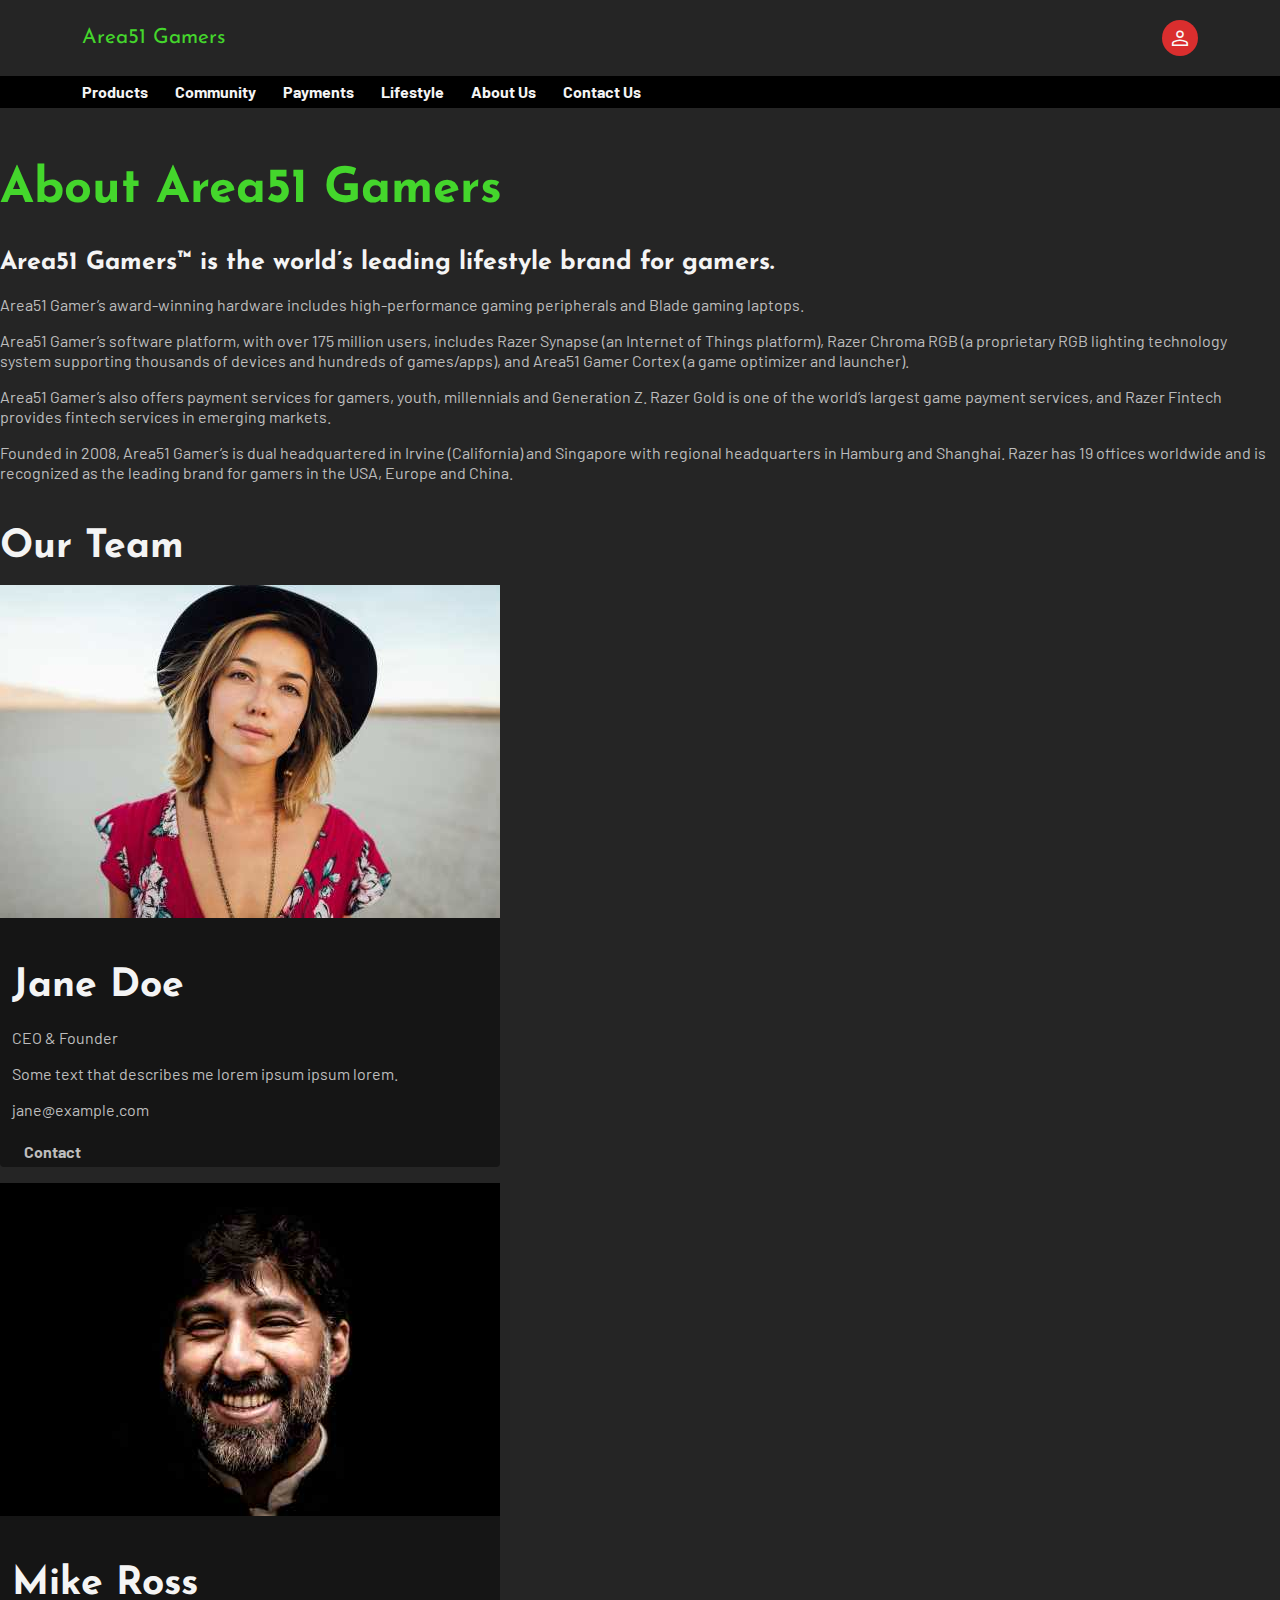
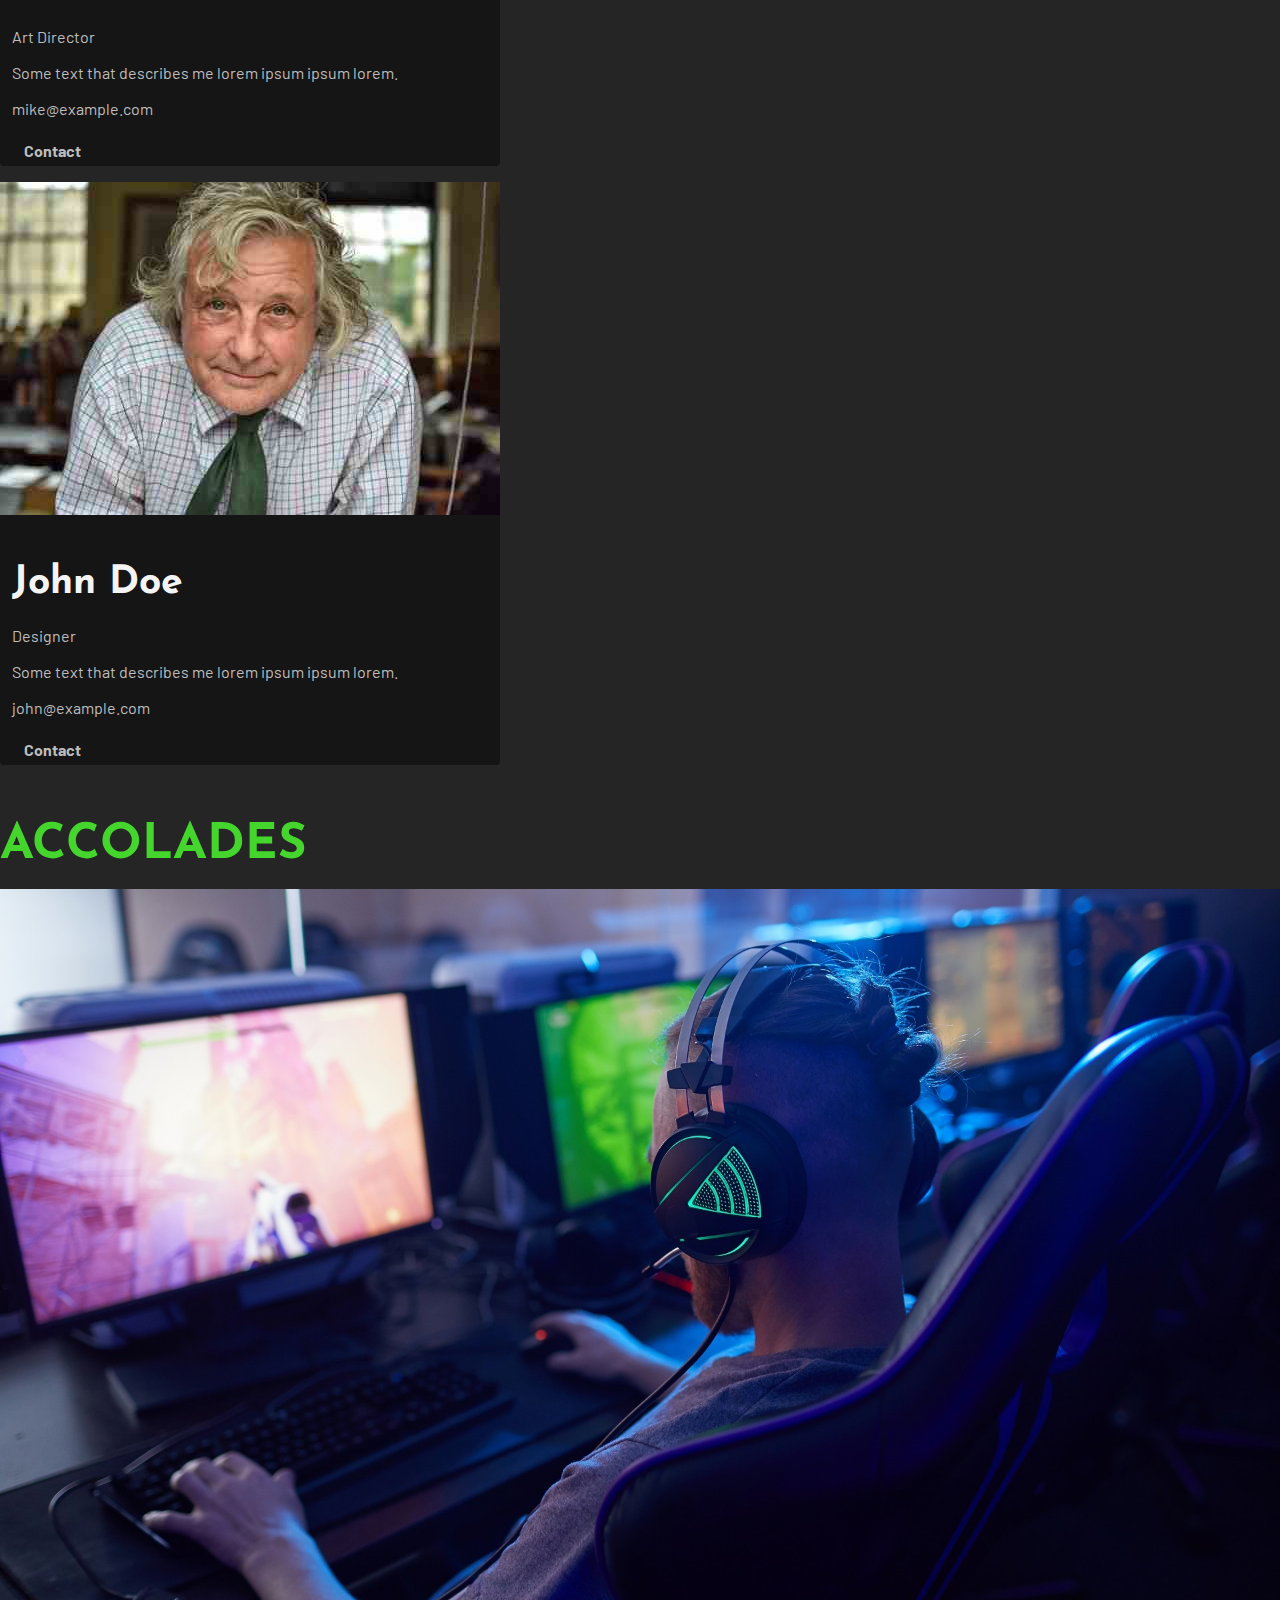
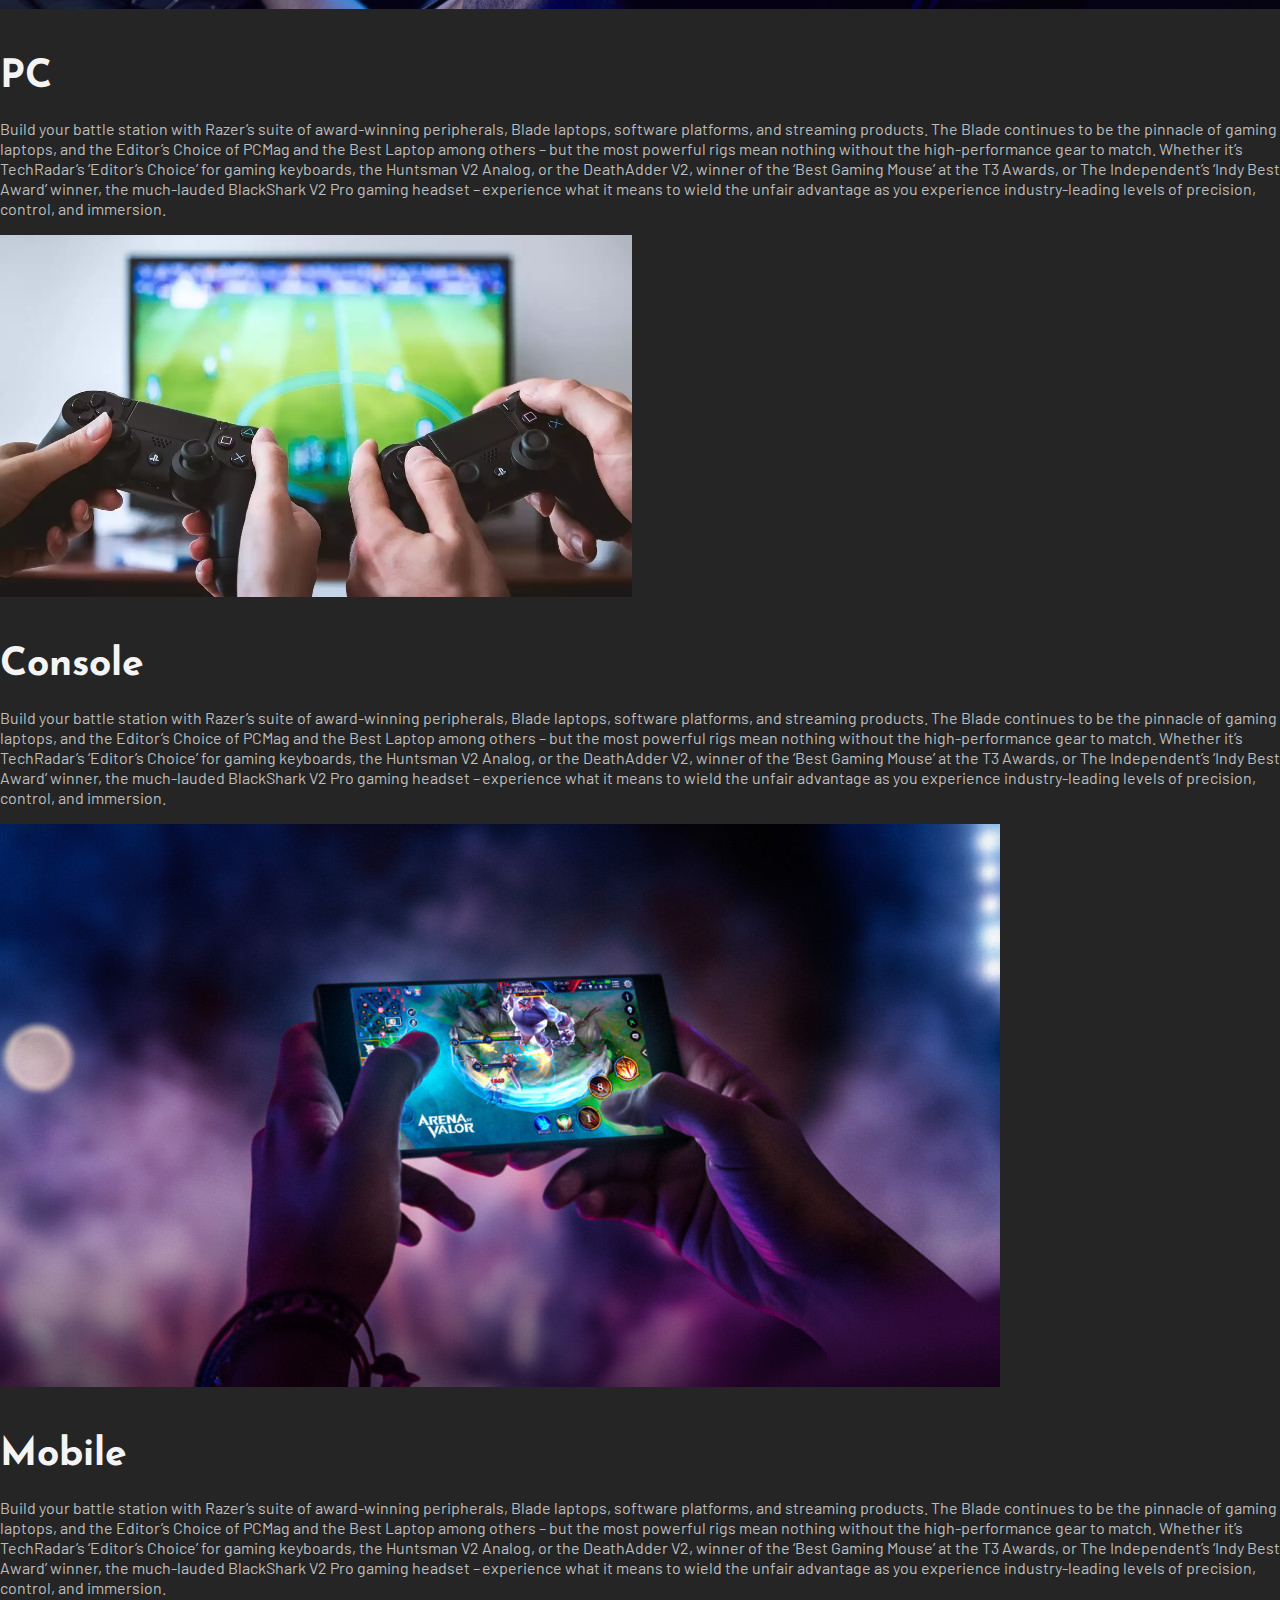
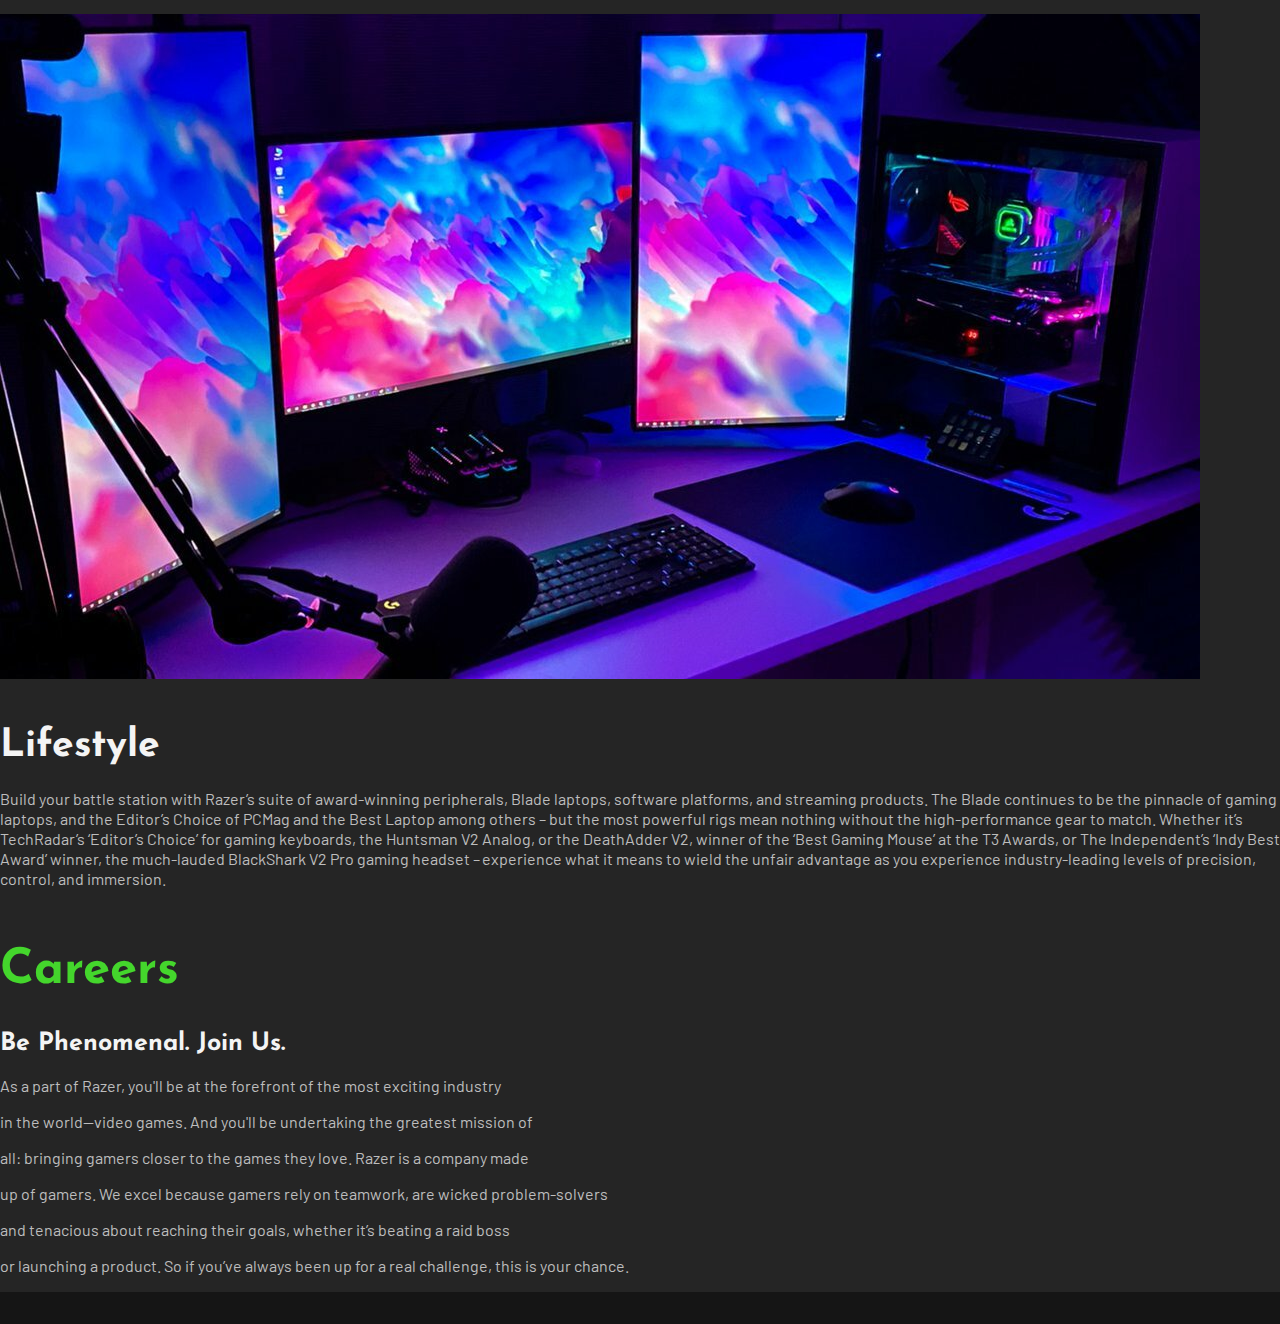
==== about.html @ 045e8535 "about-changes" ====
<!DOCTYPE html>
<html lang="en">

<head>
    <meta charset="UTF-8">
    <meta http-equiv="X-UA-Compatible" content="IE=edge">
    <meta name="viewport" content="width=device-width, initial-scale=1.0">
    <meta name="theme-color" media="(prefers-color-scheme: light)" content="#9C27B0">
    <meta name="theme-color" media="(prefers-color-scheme: dark)" content="#E1BEE7">
    <link rel="preconnect" href="https://fonts.googleapis.com">
    <link rel="preconnect" href="https://fonts.gstatic.com" crossorigin>
    <link href="https://fonts.googleapis.com/css2?family=Barlow&family=Josefin+Sans:wght@500&display=swap"
        rel="stylesheet">
    <link rel="stylesheet"
        href="https://fonts.googleapis.com/css2?family=Material+Symbols+Outlined:opsz,wght,FILL,GRAD@20..48,100..700,0..1,-50..200" />
    <link rel="stylesheet" href="css/globals.css">
    <link rel="stylesheet" href="css/components.css">
    <title>Area51 Gamers</title>
</head>

<body>
    <header>
        <div class="container">
            <div class="toolbar">
                <a href="/" class="logo">Area51 Gamers</a>
                <div class="actions">
                    <a href="/account" class="button icon smol secondary">
                        <span class="material-symbols-outlined">person</span>
                    </a>
                </div>
            </div>
        </div>
        <nav>
            <div class="container">
                <ul>
                    <li>
                        <a href="/products" class="button edge-start">Products</a>
                    </li>
                    <li>
                        <a href="/community.html" class="button">Community</a>
                    </li>
                    <li>
                        <a href="/payments" class="button">Payments</a>
                    </li>
                    <li>
                        <a href="/lifestyle" class="button">Lifestyle</a>
                    </li>
                    <li>
                        <a href="/about" class="button">About Us</a>
                    </li>
                    <li>
                        <a href="/contact" class="button">Contact Us</a>
                    </li>
                </ul>
            </div>
        </nav>
    </header>
    <main class="aboutUs">
        <div class="about-section">
            <h1>About Area51 Gamers</h1>
            <h4>Area51 Gamers™ is the world’s leading lifestyle brand for gamers.</h4>
            <!-- <p>Resize the browser window to see that this page is responsive by the way.</p> -->
        </div>
        <div class="content">
            <p>Area51 Gamer’s award-winning hardware includes high-performance gaming peripherals and Blade gaming laptops.</p>

            <p>Area51 Gamer’s software platform, with over 175 million users, includes Razer Synapse (an Internet of Things platform), Razer Chroma RGB (a proprietary RGB lighting technology system supporting thousands of devices and hundreds of games/apps), and Area51 Gamer Cortex (a game optimizer and launcher).</p>
                
            <p>Area51 Gamer’s also offers payment services for gamers, youth, millennials and Generation Z. Razer Gold is one of the world’s largest game payment services, and Razer Fintech provides fintech services in emerging markets.</p>
                
            <p>Founded in 2008, Area51 Gamer’s is dual headquartered in Irvine (California) and Singapore with regional headquarters in Hamburg and Shanghai. Razer has 19 offices worldwide and is recognized as the leading brand for gamers in the USA, Europe and China.</p>

        </div>

        <h2 class="centering">Our Team</h2>
        <div class="row">
            <div class="column">
                <div class="card">
                    <img src="/images/team1.jpg" alt="Jane" >
                    <div class="container">
                        <h2>Jane Doe</h2>
                        <p class="title">CEO & Founder</p>
                        <p>Some text that describes me lorem ipsum ipsum lorem.</p>
                        <p>jane@example.com</p>
                        <p><button class="button">Contact</button></p>
                </div>
            </div>
        </div>
        <div class="column">
            <div class="card">
                <img src="/images/team2.jpg" alt="Mike">
                <div class="container">
                    <h2>Mike Ross</h2>
                    <p class="title">Art Director</p>
                    <p>Some text that describes me lorem ipsum ipsum lorem.</p>
                    <p>mike@example.com</p>
                    <p><button class="button">Contact</button></p>
                </div>
            </div>
            </div>
            
            <div class="column">
                <div class="card">
                <img src="/images/team3.jpg" alt="John"">
                <div class="container">
                    <h2>John Doe</h2>
                    <p class="title">Designer</p>
                    <p>Some text that describes me lorem ipsum ipsum lorem.</p>
                    <p>john@example.com</p>
                    <p><button class="button">Contact</button></p>
                </div>
            </div>
            </div>
        </div>
        <div class="grid-content">
        <h1>ACCOLADES</h1>
        <div class="wrapper">
            <div class="a">
                <img src="/images/gamer-at-desk.jpg" alt="gamer at desk">
                <h2>PC</h2>
                <p>Build your battle station with Razer’s suite of award-winning peripherals, Blade laptops, software platforms, and streaming products. The Blade continues to be the pinnacle of gaming laptops, and the Editor’s Choice of PCMag and the Best Laptop among others – but the most powerful rigs mean nothing without the high-performance gear to match. Whether it’s TechRadar’s ‘Editor’s Choice’ for gaming keyboards, the Huntsman V2 Analog, or the DeathAdder V2, winner of the ‘Best Gaming Mouse’ at the T3 Awards, or The Independent’s ‘Indy Best Award’ winner, the much-lauded BlackShark V2 Pro gaming headset – experience what it means to wield the unfair advantage as you experience industry-leading levels of precision, control, and immersion.</p>

            </div>
            <div class="b">
                <img src="/images/console.jpg" alt="gamer at desk">
                <h2>Console</h2>
                <p>Build your battle station with Razer’s suite of award-winning peripherals, Blade laptops, software platforms, and streaming products. The Blade continues to be the pinnacle of gaming laptops, and the Editor’s Choice of PCMag and the Best Laptop among others – but the most powerful rigs mean nothing without the high-performance gear to match. Whether it’s TechRadar’s ‘Editor’s Choice’ for gaming keyboards, the Huntsman V2 Analog, or the DeathAdder V2, winner of the ‘Best Gaming Mouse’ at the T3 Awards, or The Independent’s ‘Indy Best Award’ winner, the much-lauded BlackShark V2 Pro gaming headset – experience what it means to wield the unfair advantage as you experience industry-leading levels of precision, control, and immersion.</p>

                
            </div>
            <div class="c">
                <img src="/images/mobile-gaming.jpg" alt="gamer at desk">
                <h2>Mobile</h2>
                <p>Build your battle station with Razer’s suite of award-winning peripherals, Blade laptops, software platforms, and streaming products. The Blade continues to be the pinnacle of gaming laptops, and the Editor’s Choice of PCMag and the Best Laptop among others – but the most powerful rigs mean nothing without the high-performance gear to match. Whether it’s TechRadar’s ‘Editor’s Choice’ for gaming keyboards, the Huntsman V2 Analog, or the DeathAdder V2, winner of the ‘Best Gaming Mouse’ at the T3 Awards, or The Independent’s ‘Indy Best Award’ winner, the much-lauded BlackShark V2 Pro gaming headset – experience what it means to wield the unfair advantage as you experience industry-leading levels of precision, control, and immersion.</p>

                
            </div>
            <div class="d">
                <img src="/images/ll.jpg" alt="gamer at desk">
                <h2>Lifestyle</h2>
                <p>Build your battle station with Razer’s suite of award-winning peripherals, Blade laptops, software platforms, and streaming products. The Blade continues to be the pinnacle of gaming laptops, and the Editor’s Choice of PCMag and the Best Laptop among others – but the most powerful rigs mean nothing without the high-performance gear to match. Whether it’s TechRadar’s ‘Editor’s Choice’ for gaming keyboards, the Huntsman V2 Analog, or the DeathAdder V2, winner of the ‘Best Gaming Mouse’ at the T3 Awards, or The Independent’s ‘Indy Best Award’ winner, the much-lauded BlackShark V2 Pro gaming headset – experience what it means to wield the unfair advantage as you experience industry-leading levels of precision, control, and immersion.</p>

            </div>
        </div>

        </div>
        <div class="career-content">
            <h1>Careers</h1>
            <h4>Be Phenomenal. Join Us.</h4>
            <p>As a part of Razer, you'll be at the forefront of the most exciting industry </p>
            <p> in the world—video games. And you'll be undertaking the greatest mission of</p> 
            <p> all: bringing gamers closer to the games they love. Razer is a company made </p>
            <p>up of gamers. We excel because gamers rely on teamwork, are wicked problem-solvers</p>
            <p>and tenacious about reaching their goals, whether it’s beating a raid boss</p>
            <p>or launching a product. So if you’ve always been up for a real challenge, this is your chance.</p>
        </div>
    
    </main>
    <footer>
        <!-- <div class="footer-bottom">
            <div class="container">
                <p class="body1">Copyright &copy; <a href="#">Area51 Gamers</a></p>
                <ul>
                    <li>
                        <a href="/products" class="button edge-start">Products</a>
                    </li>
                    <li>
                        <a href="/community" class="button edge-start">Community</a>
                    </li>
                    <li>
                        <a href="/payments" class="button edge-start">Payments</a>
                    </li>
                    <li>
                        <a href="/lifestyle" class="button edge-start">Lifestyle</a>
                    </li>
                    <li>
                        <a href="/about" class="button edge-start">About Us</a>
                    </li>
                    <li>
                        <a href="/contact" class="button edge-start edge-end">Contact Us</a>
                    </li>
                </ul>
            </div>
        </div> -->
    </footer>

    <script src="js/main.js"></script>
</body>

</html>
---- css/globals.css ----
:root {
    /* Colors */
    --color-primary: #44d62c;
    --color-primary-light: #24ff02;
    --color-primary-dark: #2e911f;
    --color-secondary: #da2e2e;
    --color-secondary-light: #ff6060;
    --color-secondary-dark: #bd1212;
    --color-accent: #FF5722;
    --color-text-primary: #f4f4f4;
    --color-text-secondary: #bdbdbd;
    --color-icon: #FFFFFF;
    --color-divider: #949494;
    --color-background-default: #252525;
    --color-background-paper: #151515;
    --color-background-navbar: #e3e3e3b2;
    --color-default-light: #fafafa;
    --color-default-dark: #101010;

    /* Dimensions */
    --dimen-space-default: 1rem;
    --dimen-max-width: 1024px;
    --dimen-navbar-height: calc(var(--dimen-space-default) * 4);

    /* Shapes */
    --border-radius: 4px;

    /* Shadows */
    --shadow-type-1: 0 1px 3px rgba(0,0,0,0.12), 0 1px 2px rgba(0,0,0,0.24);
    --shadow-type-2: 0 3px 6px rgba(0,0,0,0.16), 0 3px 6px rgba(0,0,0,0.23);
    --shadow-type-3: 0 10px 20px rgba(0,0,0,0.19), 0 6px 6px rgba(0,0,0,0.23);
    --shadow-type-4: 0 14px 28px rgba(0,0,0,0.25), 0 10px 10px rgba(0,0,0,0.22);
    --shadow-type-5: 0 19px 38px rgba(0,0,0,0.30), 0 15px 12px rgba(0,0,0,0.22);

    /* Fonts */
    --font-heading: 'Josefin Sans', sans-serif;
    --font-general: 'Barlow', sans-serif;

    /* Stack indexes */
    --z-index-top: 50;
}

::before,
::after,
* {
    box-sizing: border-box;
}

html {
    font-size: 100%;
}

html,
body {
    max-width: 100vw;
    overflow-x: hidden;
    scroll-behavior: smooth;
    font-family: var(--font-general);
}

body {
    margin: 0;
    background: var(--color-background-default);
    color: var(--color-text-primary);
    line-height: 1.25;
}

img {
    max-width: 100%;
}

.material-symbols-outlined {
    font-variation-settings:
        'FILL' 0,
        'wght' 400,
        'GRAD' 0,
        'opsz' 48
}

a {
    color: var(--color-primary-light);
    text-decoration: none;
}
---- css/components.css ----
/* Typography */
h1,
h2,
h3,
h4,
h5,
h6,
.h1,
.h2,
.h3,
.h4,
.h5,
.h6 {
    --heading-line-height: 1.3;
    --heading-font-weight: 700;
    --heading-font: var(--font-heading);
    line-height: var(--heading-line-height);
    font-weight: var(--heading-font-weight);
    font-family: var(--heading-font);
    margin-block-start: 1.02em;
    margin-block-end: 0.68rem;
}

h1,
.h1 {
    --heading-1-font-size: 3.052rem;
    font-size: var(--heading-1-font-size);
    color: var(--color-primary);
}

h2,
.h2 {
    --heading-2-font-size: 2.441rem;
    font-size: var(--heading-2-font-size);
}

h3,
.h3 {
    --heading-3-font-size: 1.953rem;
    font-size: var(--heading-3-font-size);
}

h4,
.h4 {
    --heading-4-font-size: 1.563rem;
    font-size: var(--heading-4-font-size);
}

h5,
.h5 {
    --heading-5-font-size: 1.336rem;
    font-size: var(--heading-5-font-size);
}

h6,
.h6 {
    --heading-6-font-size: 1.16rem;
    font-size: var(--heading-6-font-size);
}

p,
.body1,
.body2 {
    font-family: var(--font-general);
    color: var(--color-text-secondary);
}

.body1 {
    font-weight: 400;
    margin: 0;
}

.body2 {
    font-size: 0.94rem;
    margin: 0;
}

.text-center {
    text-align: center;
}
/* Typography styles ends here */



/* Responsive container for standard breakpoints values */
.container {
    --gutter-x: 1.5rem;
    --gutter-y: 0;
    width: 100%;
    max-width: var(--dimen-max-width);
    padding-right: calc(var(--gutter-x) * .5);
    padding-left: calc(var(--gutter-x) * .5);
    margin-right: auto;
    margin-left: auto
}

@media (min-width: 576px) {
    .container {
        max-width: 540px;
    }
}

@media (min-width: 768px) {
    .container {
        max-width: 720px;
    }
}

@media (min-width: 992px) {
    .container {
        max-width: 960px;
    }
}

@media (min-width: 1200px) {
    .container {
        max-width: 1140px;
    }
}

@media (min-width: 1400px) {
    .container {
        max-width: 1320px;
    }
}
/* Responsive container styles ends here */



/* Button styles */
button,
.button {
    --button-pad-x: 0.75rem;
    --button-pad-y: 0.375rem;
    --button-border-radius: var(--border-radius);
    --button-size-x: 8rem;

    /* Colors */
    --button-bg-default: inherit;
    --button-bg-primary: var(--color-primary);
    --button-bg-secondary: var(--color-secondary);
    --button-bg-hover: #673b3b60;

    display: inline-block;
    max-width: var(--button-size-x);
    padding: var(--button-pad-y) var(--button-pad-x);
    text-align: center;
    text-decoration: none;
    vertical-align: middle;
    cursor: pointer;
    border: none;
    border-radius: var(--button-border-radius);
    background-color: var(--button-bg-default);
    color: inherit;
    font-family: var(--font-general);
    font-size: 1rem;
    font-weight: bold;
    transition: background-color .15s ease-in-out;
}

button:hover,
.button:hover {
    background-color: var(--button-bg-hover);
}

button.primary,
.button.primary {
    background-color: var(--button-bg-primary);
    color: var(--color-default-dark);
}

button.primary:hover,
.button.primary:hover {
    background-color: var(--color-primary-dark);
    color: var(--color-text-primary);
}

button.secondary,
.button.secondary {
    background-color: var(--button-bg-secondary);
    color: var(--color-default-light);
}

button.secondary:hover,
.button.secondary:hover {
    background-color: var(--color-secondary-light);
    color: var(--color-default-dark);
}

button.smol,
.button.smol {
    font-size: 0.78em;
    padding: 0.54rem 0.315rem;
}

button.icon,
.button.icon {
    display: flex;
    justify-content: center;
    align-items: center;
    border-radius: 50%;
    width: 48px;
    height: 48px;
    font-size: 36px;
}

button.text.primary,
.button.text.primary {
    background-color: transparent;
    color: var(--color-primary);
}

button.text.primary:hover,
.button.text.primary:hover {
    background-color: var(--button-bg-hover);
    color: var(--color-primary-light);
}

button.text.secondary,
.button.text.secondary {
    background-color: transparent;
    color: var(--color-secondary);
}

button.text.secondary:hover,
.button.text.secondary:hover {
    background-color: var(--color-bg-hover);
    color: var(--color-secondary-light);
}

button.icon.smol,
.button.icon.smol {
    width: 36px;
    height: 36px;
    font-size: 24px;
}

button .material-symbols-outlined,
.button .material-symbols-outlined {
    font-size: inherit;
    vertical-align: text-bottom;
}

@media (prefers-color-scheme: dark) {
    button,
    .button {
        --button-bg-hover: #d0b4b460;
    }
}

@media (prefers-reduced-motion:reduce) {
    button,
    .button {
        transition: none
    }
}

button.edge-start,
.button.edge-start {
    margin-left: calc(var(--button-pad-x) * -1);
}

button.edge-end,
.button.edge-end {
    margin-right: calc(var(--button-pad-x) * -1);
}
/* Button styles ends here */



/* Nav styles */
nav ul {
    list-style: none;
    margin: 0;
    padding: 0;
}

nav ul li {
    display: inline-block;
}
/* Nav styles ends here*/



/* Header styles */
header nav {
    background: #000;
    overflow-x: auto;
}

header nav ul {
    white-space: nowrap;
}
/* Header styles ends here */



/* Toolbar */
.toolbar {
    --toolbar-height: 76px;
    display: flex;
    flex-direction: row;
    justify-content: space-between;
    align-items: center;
    min-height: var(--toolbar-height);
    height: 100%;
    width: 100%;
}

.toolbar .actions {
    display: flex;
    flex-direction: row-reverse;
    flex-wrap: wrap;
    align-items: center;
}

.toolbar .actions>* {
    margin-right: var(--dimen-space-default);
}

.toolbar .actions>*:first-child {
    margin-right: 0;
}

@media (min-width: 992px) {
    .toolbar .actions {
        flex-direction: row;
    }

    .toolbar .actions>*:first-child {
        margin-right: var(--dimen-space-default);
    }

    .toolbar .actions>*:last-child {
        margin-right: 0;
    }
}
/* Toolbar styles ends here */



.logo {
    font-family: var(--font-heading);
    font-size: 1.3rem;
    color: var(--color-primary);
}

/* Footer styles */
footer {
    background-color: var(--color-background-paper);
    padding-top: calc(var(--dimen-space-default) * 2);
}

footer .category {
    display: block;
}

footer .category ul {
    list-style: none;
    padding: 0;
}

@media (min-width: 576px) {
    footer .category {
        display: inline-block;
        width: 49%;
    }
}

@media (min-width: 768px) {
    footer .category {
        display: inline-block;
        width: 32%;
    }
}

.footer-bottom{
    background: #000;
}

.footer-bottom>.container {
    display: flex;
    flex-direction: row;
    flex-wrap: wrap;
    justify-content: space-between;
    align-items: baseline;
    align-content: center;
}

.footer-bottom p {
    margin-block-start: var(--dimen-space-default);
}

.footer-bottom ul {
    list-style: none;
    margin: 0;
    padding: 0;
    margin-block-start: var(--dimen-space-default);
    margin-block-end: var(--dimen-space-default);
}

.footer-bottom ul li {
    display: inline-block;
    padding-inline-end: var(--dimen-space-default);
}

.footer-bottom .button {
    font-weight: lighter;
}
/* Footer styles ends here */



/* Card styles */
.card {
    display: block;
    background-color: var(--color-background-paper);
    border-radius: var(--border-radius);
    width: -moz-fit-content;
    width: fit-content;
}

.card.elevated {
    box-shadow: var(--shadow-type-1);
}

.card.outlined {
    border: var(--border-default);
}

.card-media img {
    border-radius: var(--border-radius);
    transition: transform 0.25s ease-in-out;
}

.card-media img.animated:hover {
    transform: scale(1.058);
}

.card.outlined .card-media {
    padding: 0.5em;
}

.card.outlined .card-media img {
    box-shadow: var(--shadow-type-3);
}

.card .card-header {
    padding-top: var(--dimen-space-default);
    padding-right: var(--dimen-space-default);
    padding-left: var(--dimen-space-default);
}

.card .card-header h6,
.card .card-header .h6 {
    margin: 0 0 0.45em 0;
}

.card .card-body {
    padding: var(--dimen-space-default);
}

.card .card-actions {
    display: flex;
    flex-direction: row;
    flex-wrap: wrap;
    justify-content: flex-end;
    padding-right: var(--dimen-space-default);
    padding-bottom: var(--dimen-space-default);
    padding-left: var(--dimen-space-default);
}
/* Card styles ends here */



/* Form Element styles */
.form-control {
    display: block;
}

.form-control.full-width {
    width: 100%;
}

.form-control label {
    display: block;
    color: var(--color-text-secondary);
    font-size: 0.8em;
    padding-bottom: 0.4rem;
}

.form-control.required label::after {
    content: ' *';
}

.form-control input,
.form-control textarea {
    display: block;
    width: 100%;
    border-radius: var(--border-radius);
    font-family: inherit;
    background-color: var(--color-background-paper);
    color: inherit;
    border: var(--border-default);
    padding: 0.7rem 0.3rem;
}
/* Form Element styles ends here */



/* Banner styles */
.banner {
    background-image: url("/assets/pexels-max-deroin-249203.jpg");
    background-size: cover;
    background-repeat: no-repeat;
    background-position: center;
    padding: calc(var(--dimen-space-default) * 10) 0;
}

.banner * {
    text-align: left;
    text-align: start;
}

@media (min-width: 768px) {
    .banner * {
        text-align: center;
    }   
}
/* Banner styles ends here */
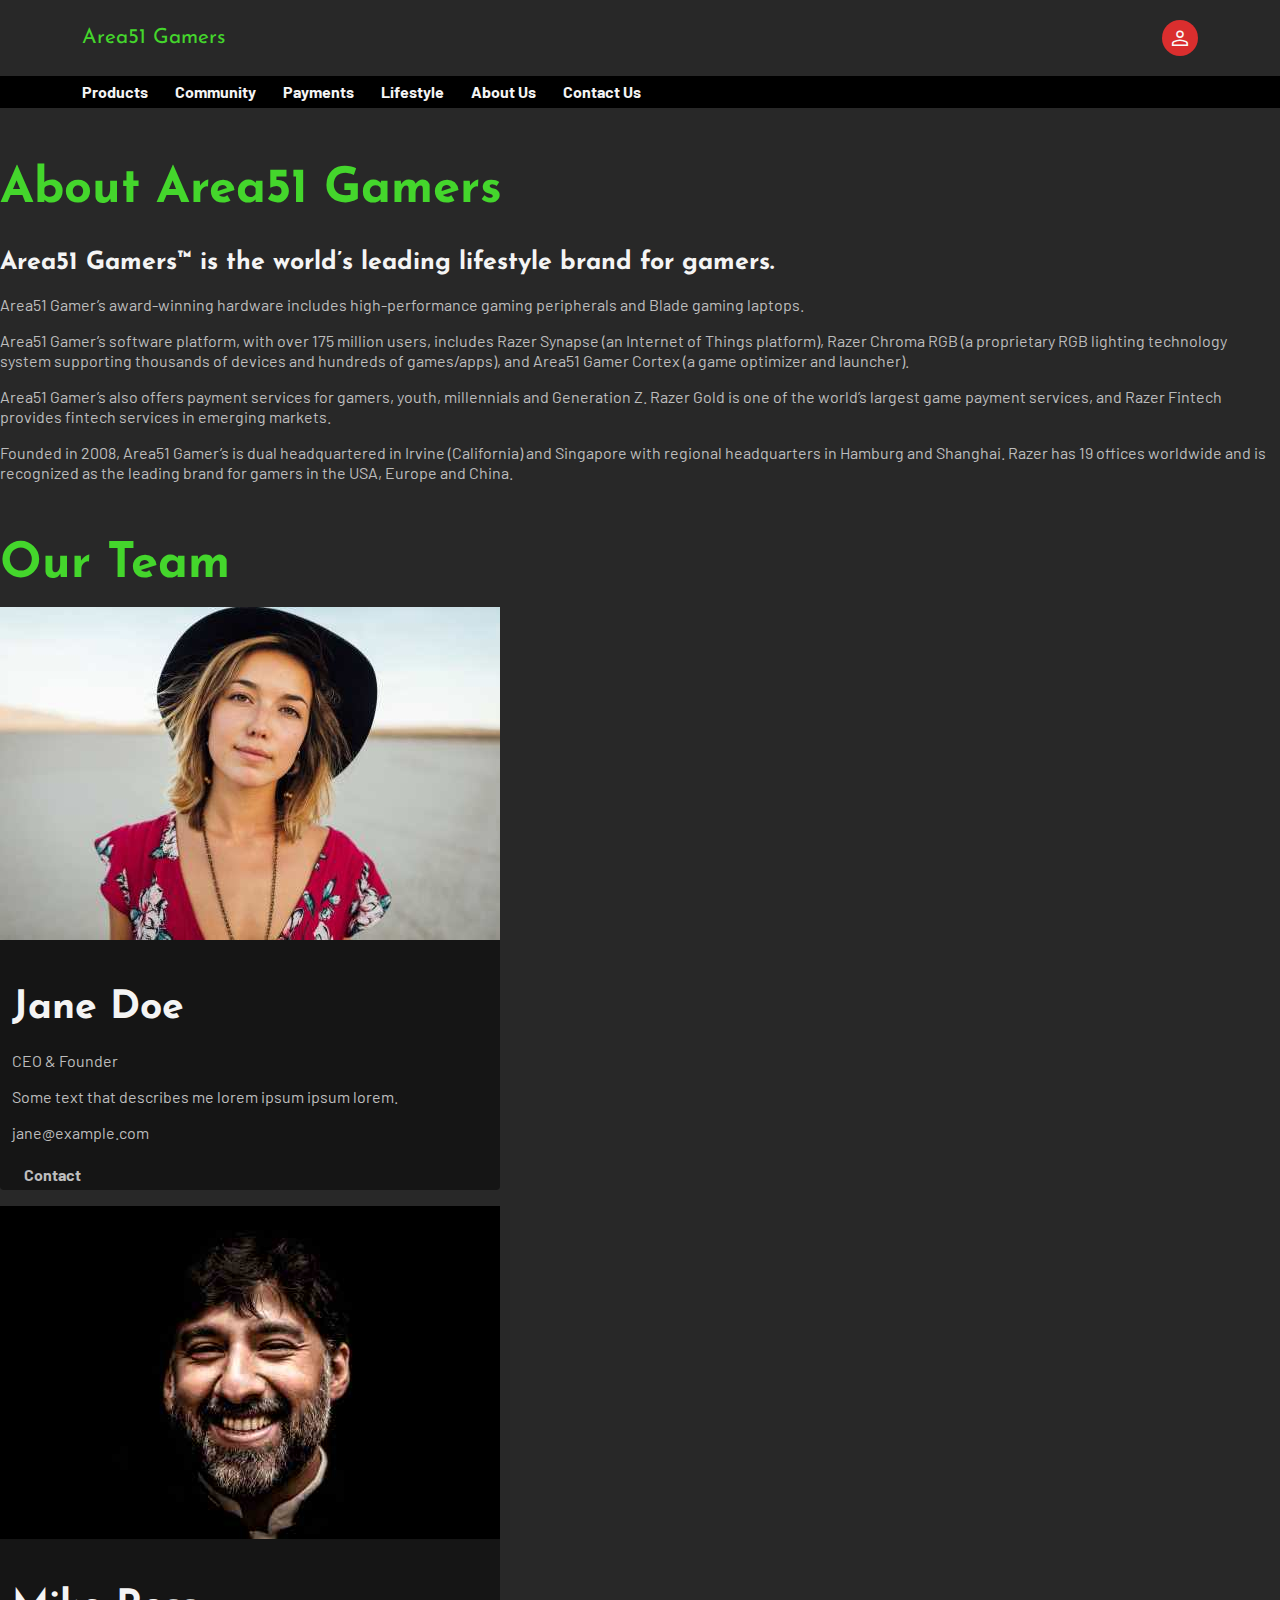
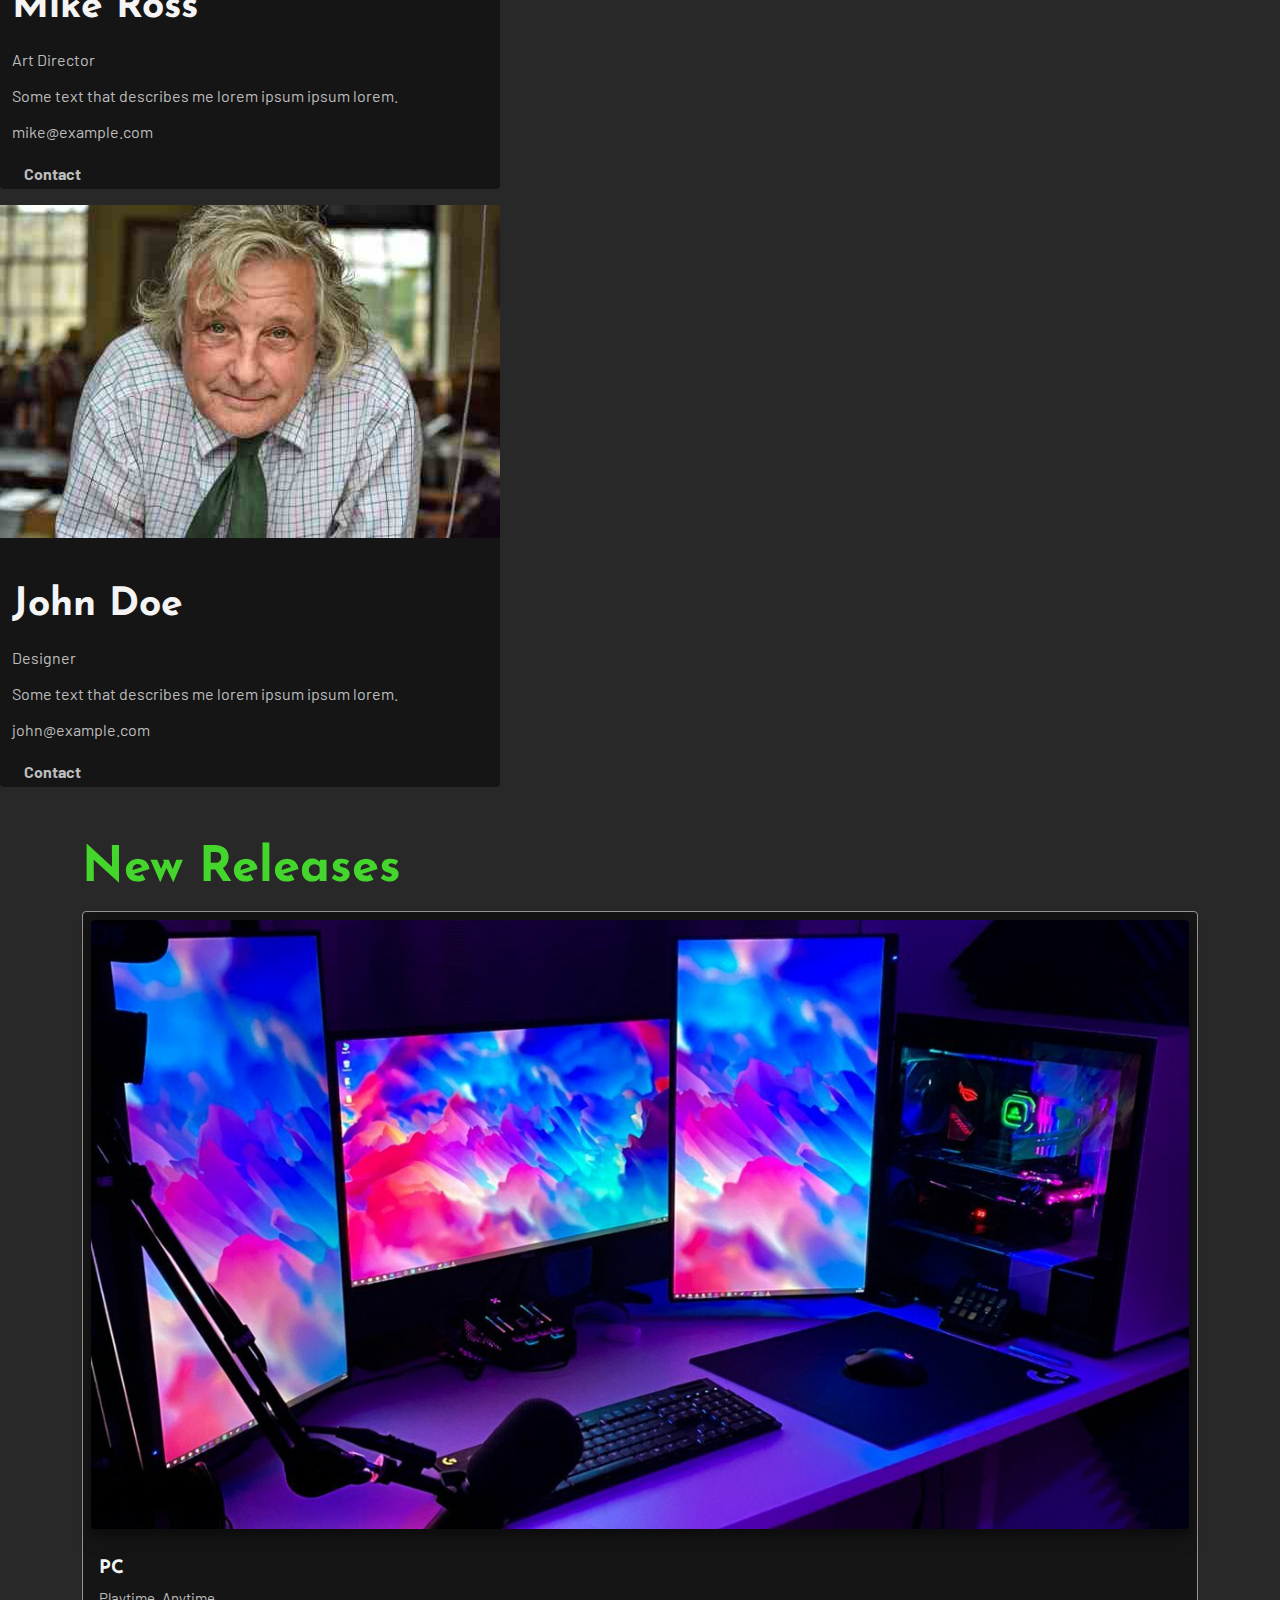
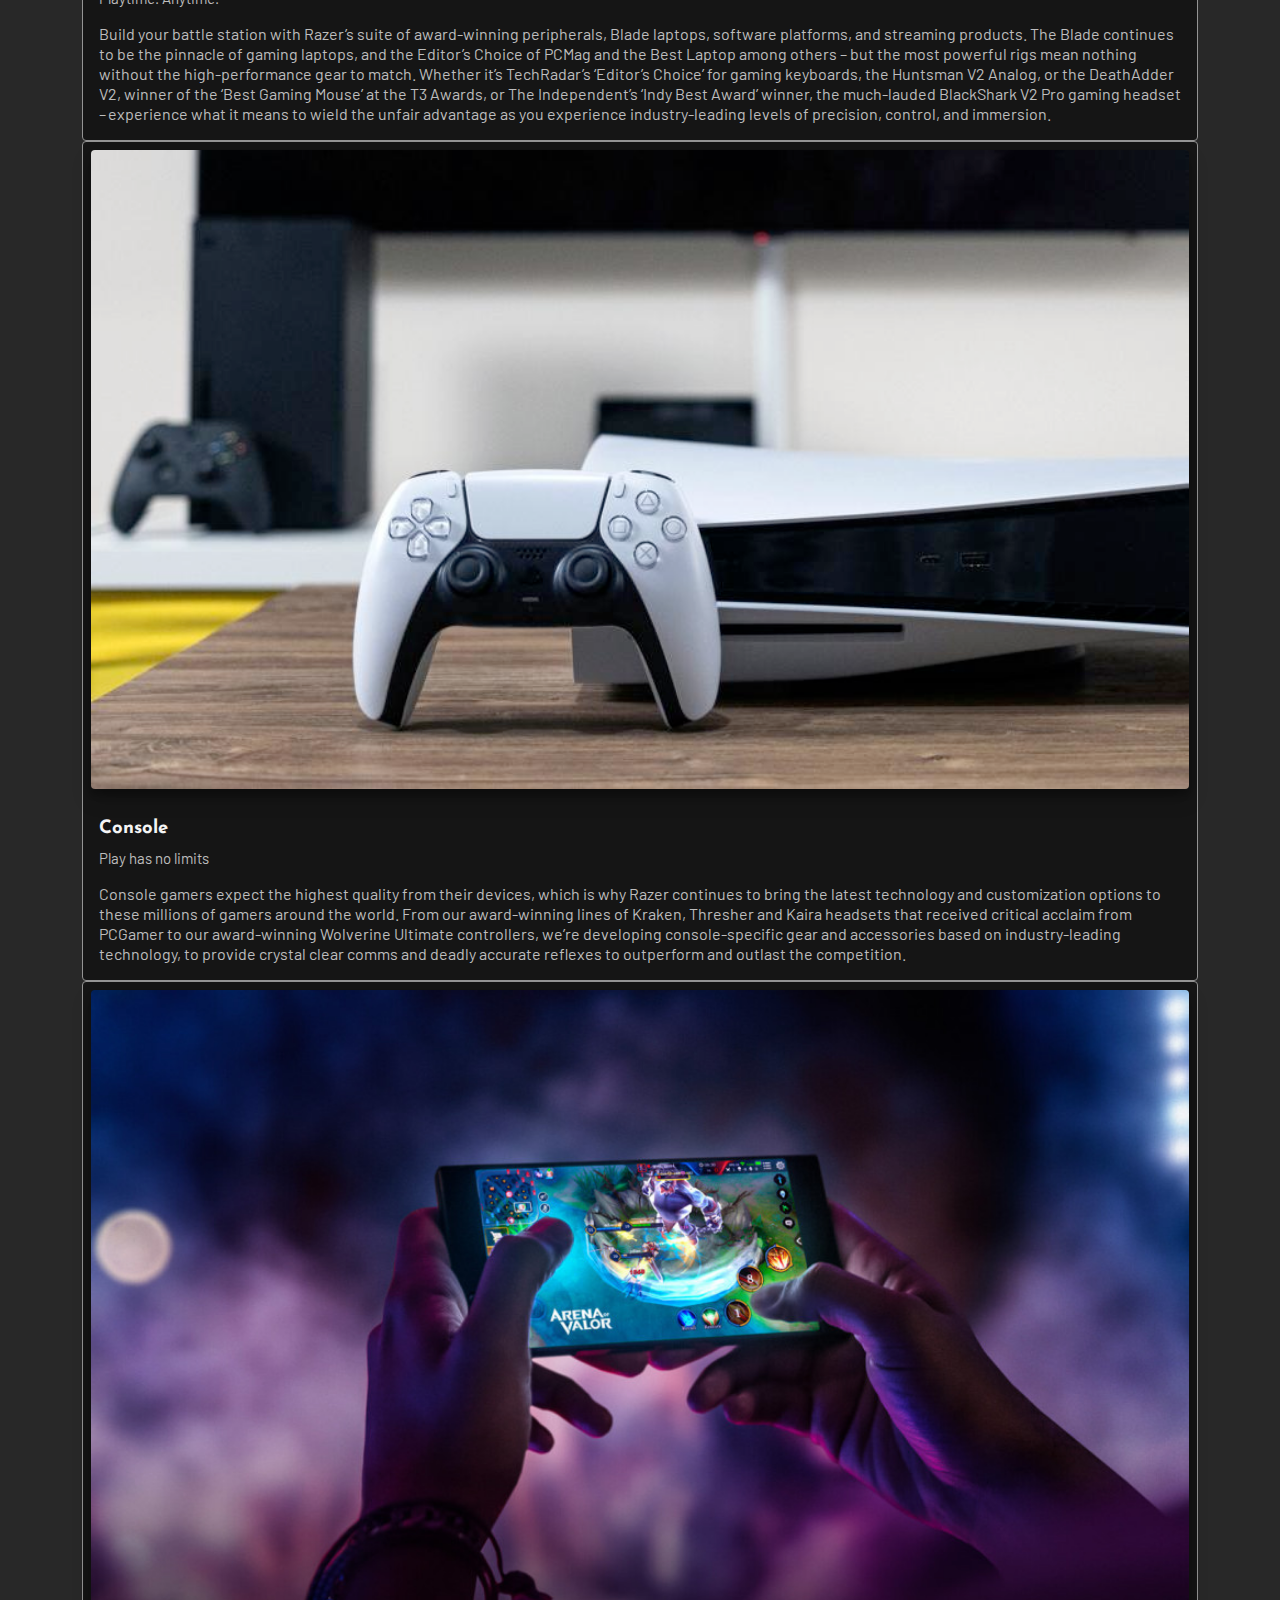
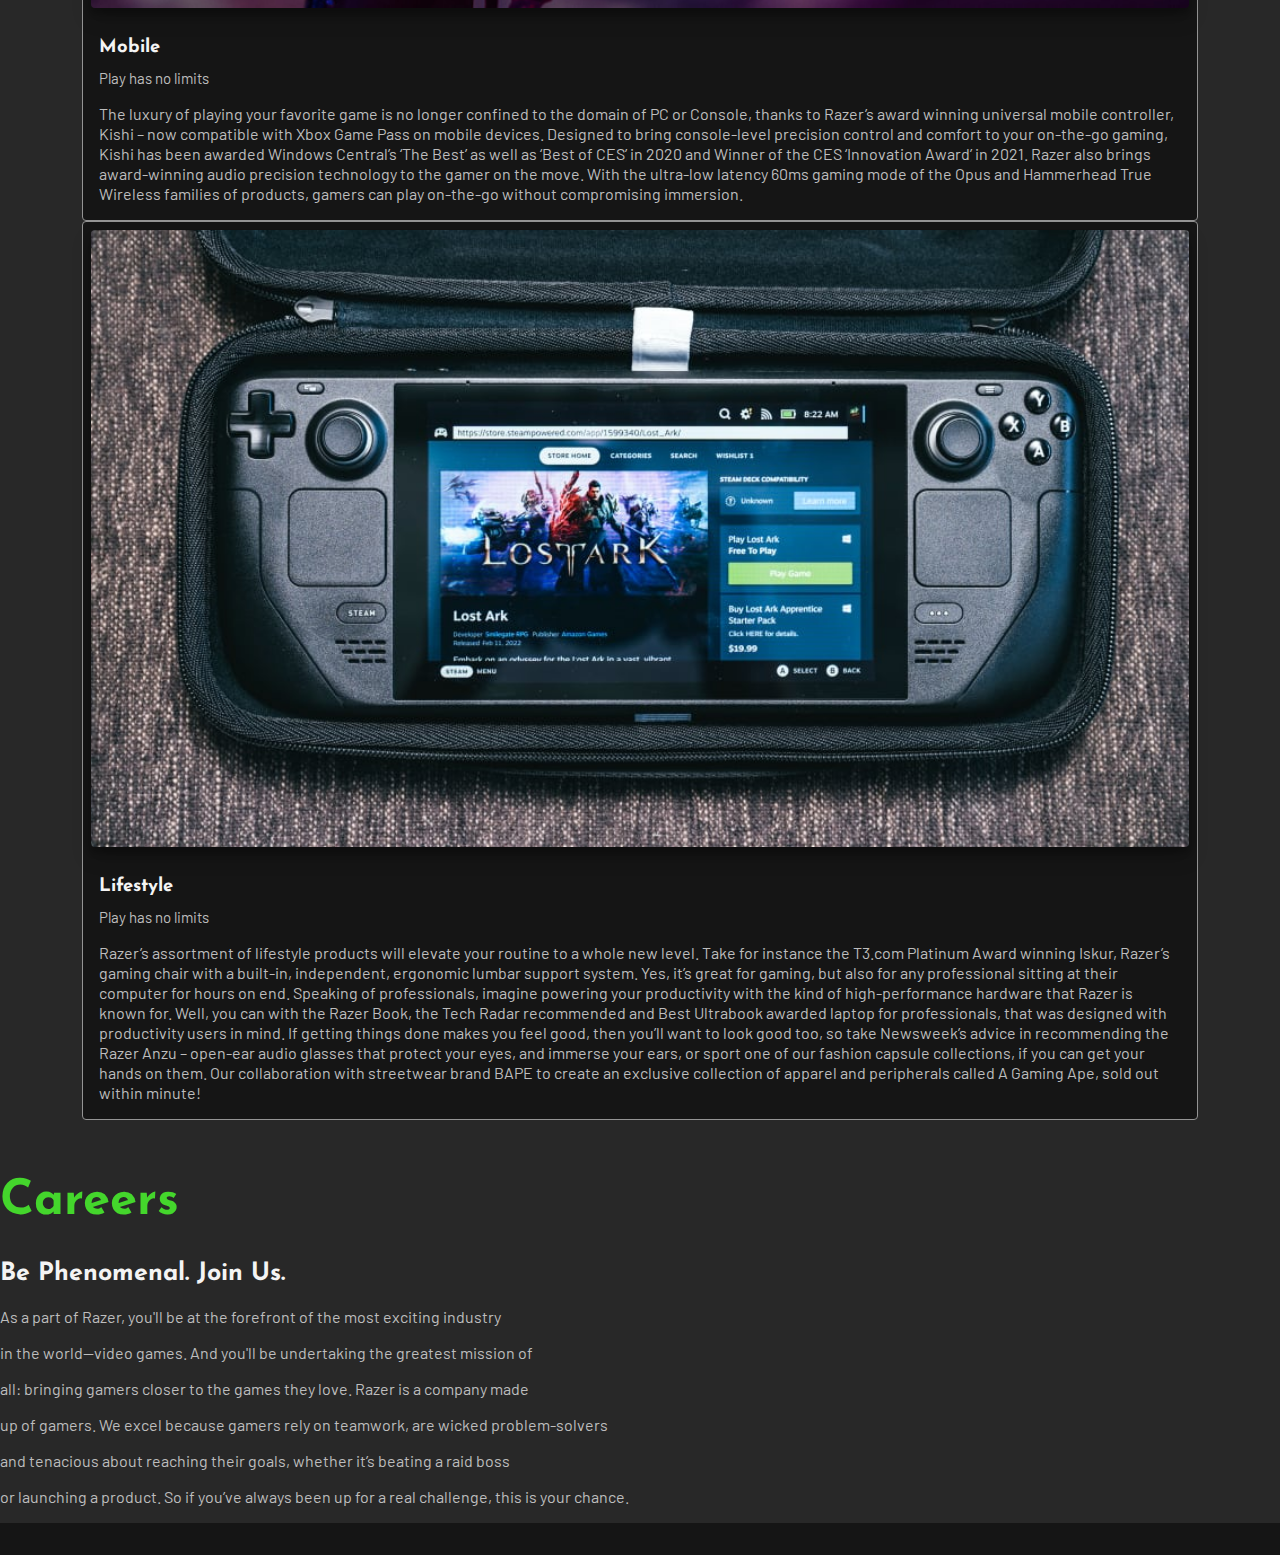
==== commit 9aee55b1: "responsive" ====
--- a/about.html
+++ b/about.html
@@ -57,8 +57,10 @@
     </header>
     <main class="aboutUs">
         <div class="about-section">
+            <div class="about-content">
             <h1>About Area51 Gamers</h1>
             <h4>Area51 Gamers™ is the world’s leading lifestyle brand for gamers.</h4>
+            </div>
             <!-- <p>Resize the browser window to see that this page is responsive by the way.</p> -->
         </div>
         <div class="content">
@@ -72,7 +74,7 @@
 
         </div>
 
-        <h2 class="centering">Our Team</h2>
+        <h1 class="centering">Our Team</h1>
         <div class="row">
             <div class="column">
                 <div class="card">
@@ -112,7 +114,7 @@
             </div>
             </div>
         </div>
-        <div class="grid-content">
+        <!-- <div class="grid-content">
         <h1>ACCOLADES</h1>
         <div class="wrapper">
             <div class="a">
@@ -143,7 +145,63 @@
             </div>
         </div>
 
-        </div>
+       </div> -->
+       <section class="container" id="promotion">
+        <h1>New Releases</h1>
+        <div>
+          <div class="card outlined" id="PC">
+            <div class="card-media">
+              <img src="/images/ll.jpg" alt="PC" class="animated">
+            </div>
+            <div class="card-header">
+              <h6>PC</h6>
+              <p class="body2">Playtime. Anytime.</p>
+            </div>
+            <div class="card-body">
+              <p class="body1">Build your battle station with Razer’s suite of award-winning peripherals, Blade laptops, software platforms, and streaming products. The Blade continues to be the pinnacle of gaming laptops, and the Editor’s Choice of PCMag and the Best Laptop among others – but the most powerful rigs mean nothing without the high-performance gear to match. Whether it’s TechRadar’s ‘Editor’s Choice’ for gaming keyboards, the Huntsman V2 Analog, or the DeathAdder V2, winner of the ‘Best Gaming Mouse’ at the T3 Awards, or The Independent’s ‘Indy Best Award’ winner, the much-lauded BlackShark V2 Pro gaming headset – experience what it means to wield the unfair advantage as you experience industry-leading levels of precision, control, and immersion.</p>
+            </div>
+          </div>
+          <div class="card outlined" id="console">
+            <div class="card-media">
+              <img src="/images/mk.jpg" alt="console" class="animated">
+            </div>
+            <div class="card-header">
+              <h6>Console</h6>
+              <p class="body2">Play has no limits</p>
+            </div>
+            <div class="card-body">
+              <p class="body1">Console gamers expect the highest quality from their devices, which is why Razer continues to bring the latest technology and customization options to these millions of gamers around the world. From our award-winning lines of Kraken, Thresher and Kaira headsets that received critical acclaim from PCGamer to our award-winning Wolverine Ultimate controllers, we’re developing console-specific gear and accessories based on industry-leading technology, to provide crystal clear comms and deadly accurate reflexes to outperform and outlast the competition. </p>
+            </div>
+          </div>
+          <div class="card outlined" id="mobile">
+            <div class="card-media">
+              <img src="/images/mobile-gaming.jpg" alt="mobile" class="animated">
+            </div>
+            <div class="card-header">
+              <h6>Mobile</h6>
+              <p class="body2">Play has no limits</p>
+            </div>
+            <div class="card-body">
+              <p class="body1">The luxury of playing your favorite game is no longer confined to the domain of PC or Console, thanks to Razer’s award winning universal mobile controller, Kishi – now compatible with Xbox Game Pass on mobile devices. Designed to bring console-level precision control and comfort to your on-the-go gaming, Kishi has been awarded Windows Central’s ‘The Best’ as well as ‘Best of CES’ in 2020 and Winner of the CES ‘Innovation Award’ in 2021. Razer also brings award-winning audio precision technology to the gamer on the move. With the ultra-low latency 60ms gaming mode of the Opus and Hammerhead True Wireless families of products, gamers can play on-the-go without compromising immersion. </p>
+            </div>
+          </div>
+          <div class="card outlined" id="card-media">
+            <div class="card-media">
+              <img src="/images/lifestule.jpg" alt="Lifestyle" class="animated">
+            </div>
+            <div class="card-header">
+              <h6>Lifestyle</h6>
+              <p class="body2">Play has no limits</p>
+            </div>
+            <div class="card-body">
+              <p class="body1">Razer’s assortment of lifestyle products will elevate your routine to a whole new level. Take for instance the T3.com Platinum Award winning Iskur, Razer’s gaming chair with a built-in, independent, ergonomic lumbar support system. Yes, it’s great for gaming, but also for any professional sitting at their computer for hours on end. Speaking of professionals, imagine powering your productivity with the kind of high-performance hardware that Razer is known for. Well, you can with the Razer Book, the Tech Radar recommended and Best Ultrabook awarded laptop for professionals, that was designed with productivity users in mind. If getting things done makes you feel good, then you’ll want to look good too, so take Newsweek’s advice in recommending the Razer Anzu – open-ear audio glasses that protect your eyes, and immerse your ears, or sport one of our fashion capsule collections, if you can get your hands on them. Our collaboration with streetwear brand BAPE to create an exclusive collection of apparel and peripherals called A Gaming Ape, sold out within minute!</p>
+            </div>
+          </div>
+        </div>
+      </section>
+
+
+
         <div class="career-content">
             <h1>Careers</h1>
             <h4>Be Phenomenal. Join Us.</h4>
--- a/css/globals.css
+++ b/css/globals.css
@@ -11,7 +11,7 @@
     --color-text-secondary: #bdbdbd;
     --color-icon: #FFFFFF;
     --color-divider: #949494;
-    --color-background-default: #252525;
+    --color-background-default: #282828;
     --color-background-paper: #151515;
     --color-background-navbar: #e3e3e3b2;
     --color-default-light: #fafafa;
@@ -23,6 +23,7 @@
     --dimen-navbar-height: calc(var(--dimen-space-default) * 4);
 
     /* Shapes */
+    --border-default: 1px solid var(--color-divider);
     --border-radius: 4px;
 
     /* Shadows */
--- a/css/components.css
+++ b/css/components.css
@@ -431,6 +431,7 @@
 .card-media img {
     border-radius: var(--border-radius);
     transition: transform 0.25s ease-in-out;
+    width: 100%;
 }
 
 .card-media img.animated:hover {
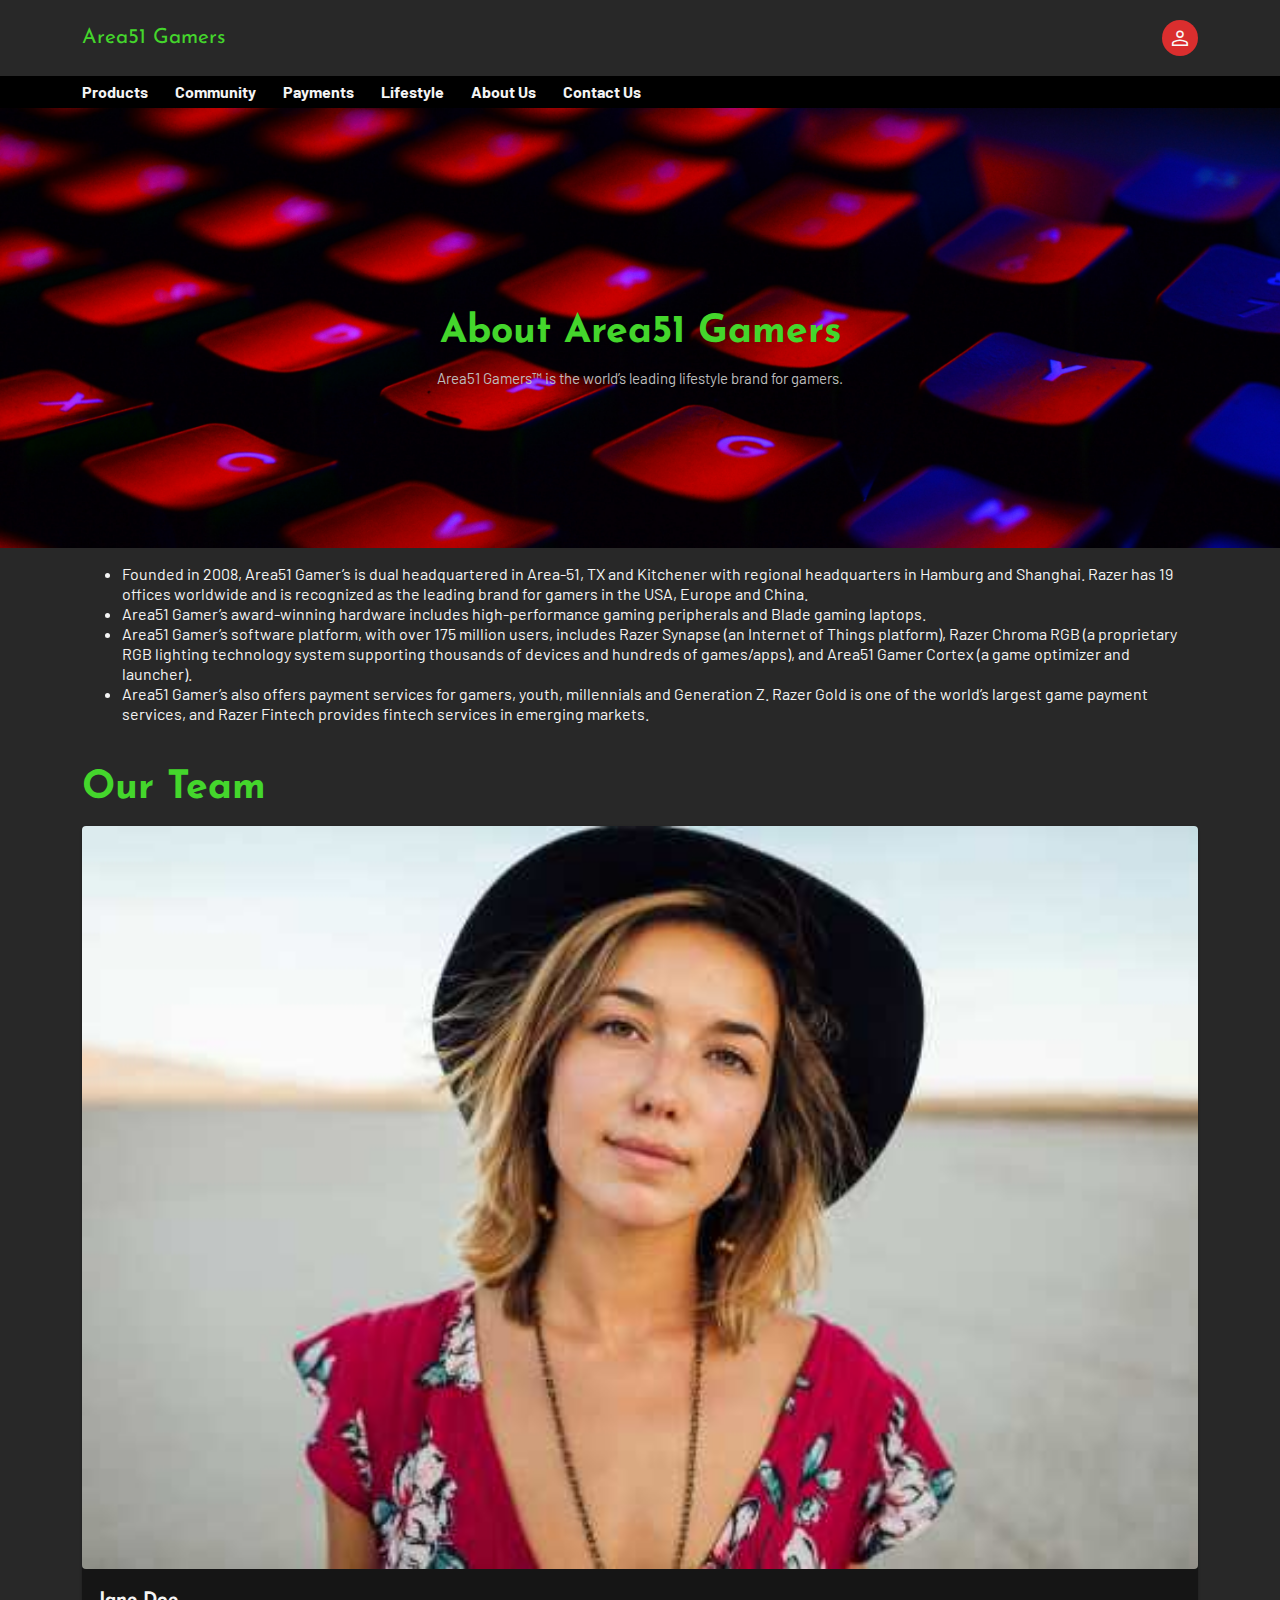
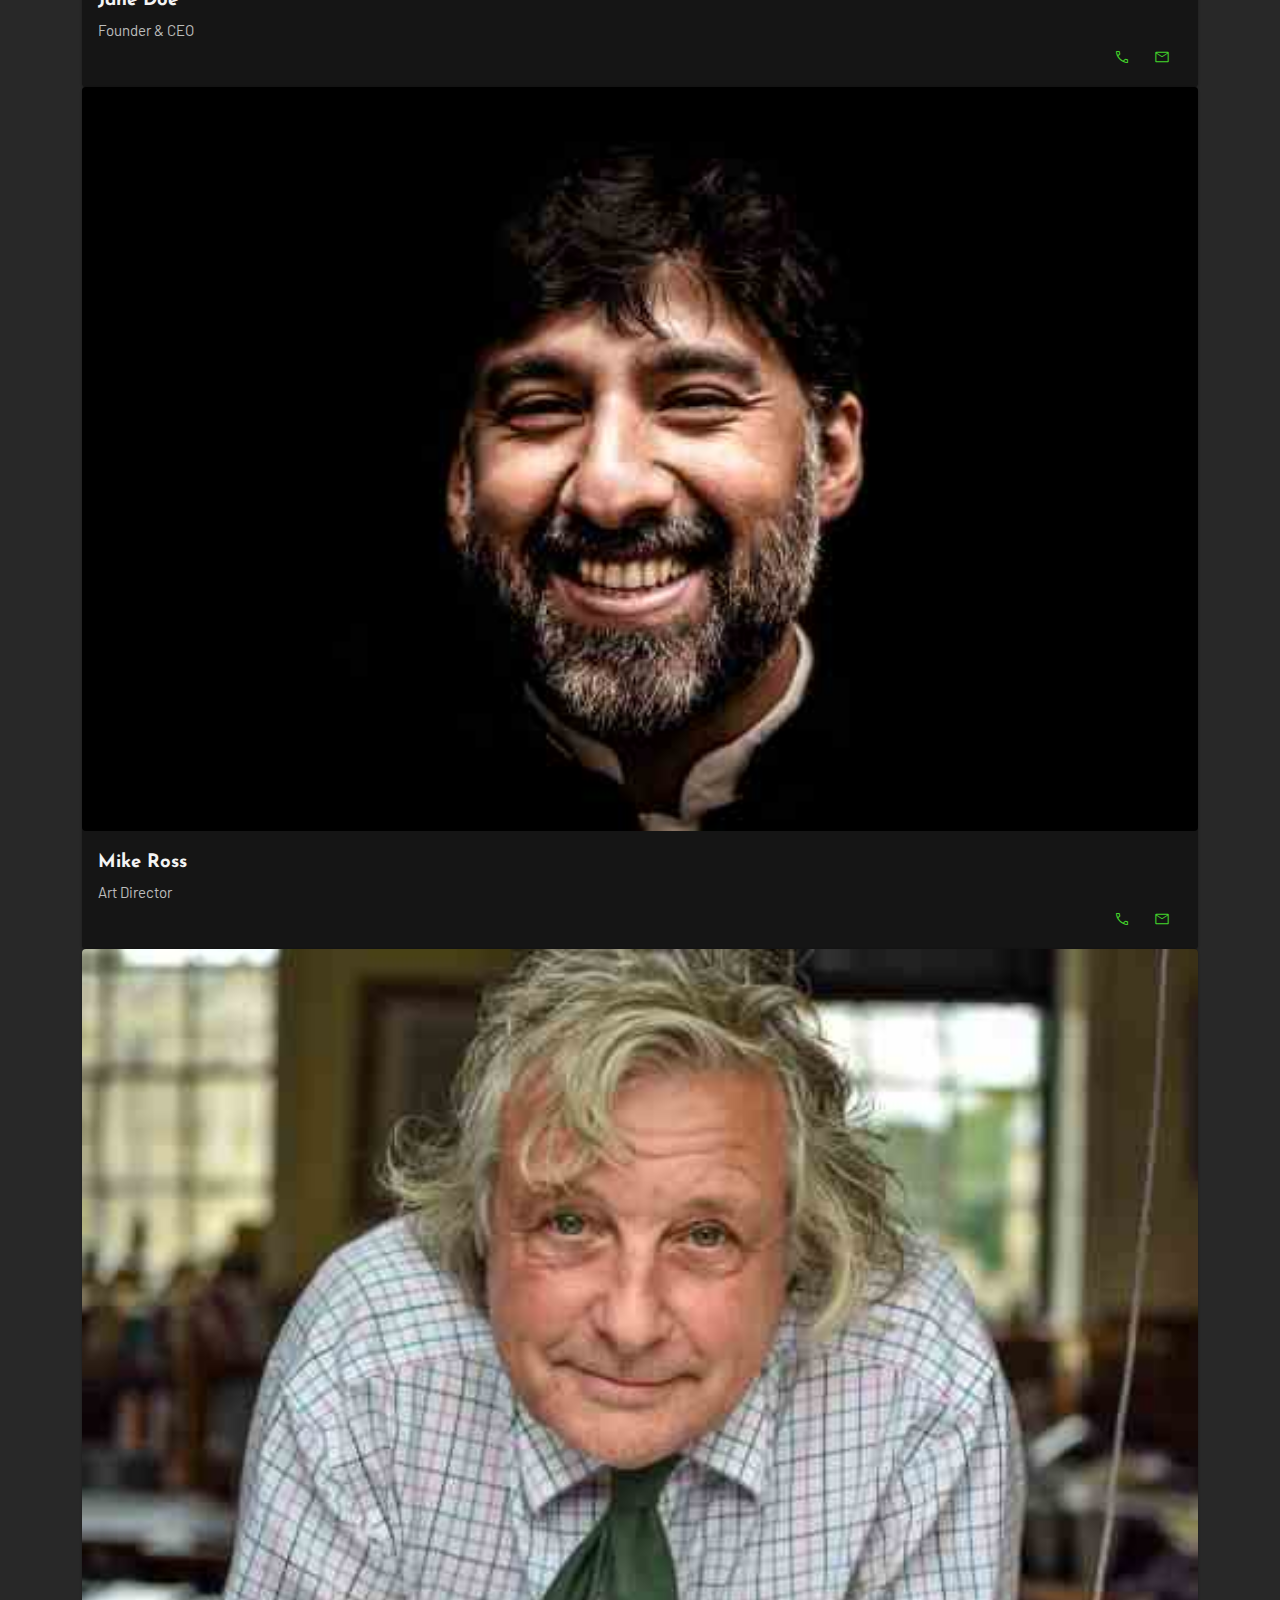
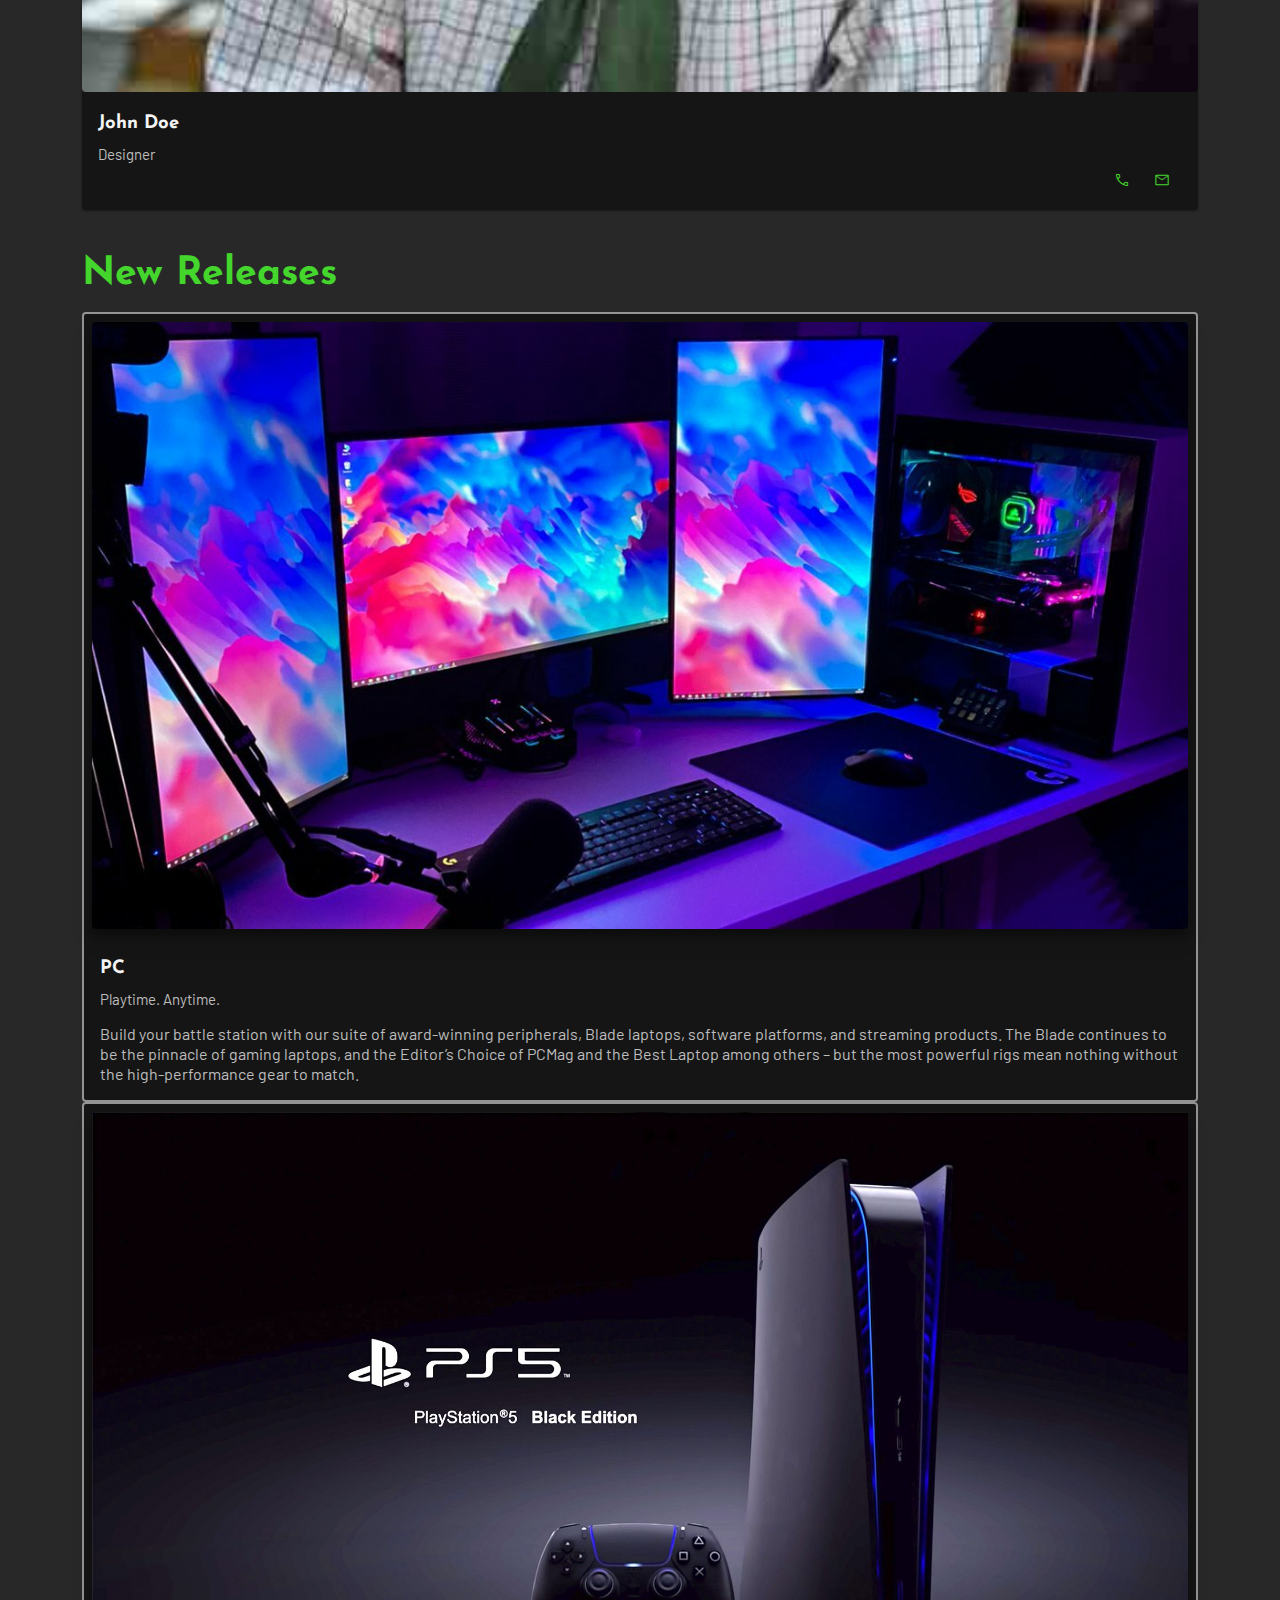
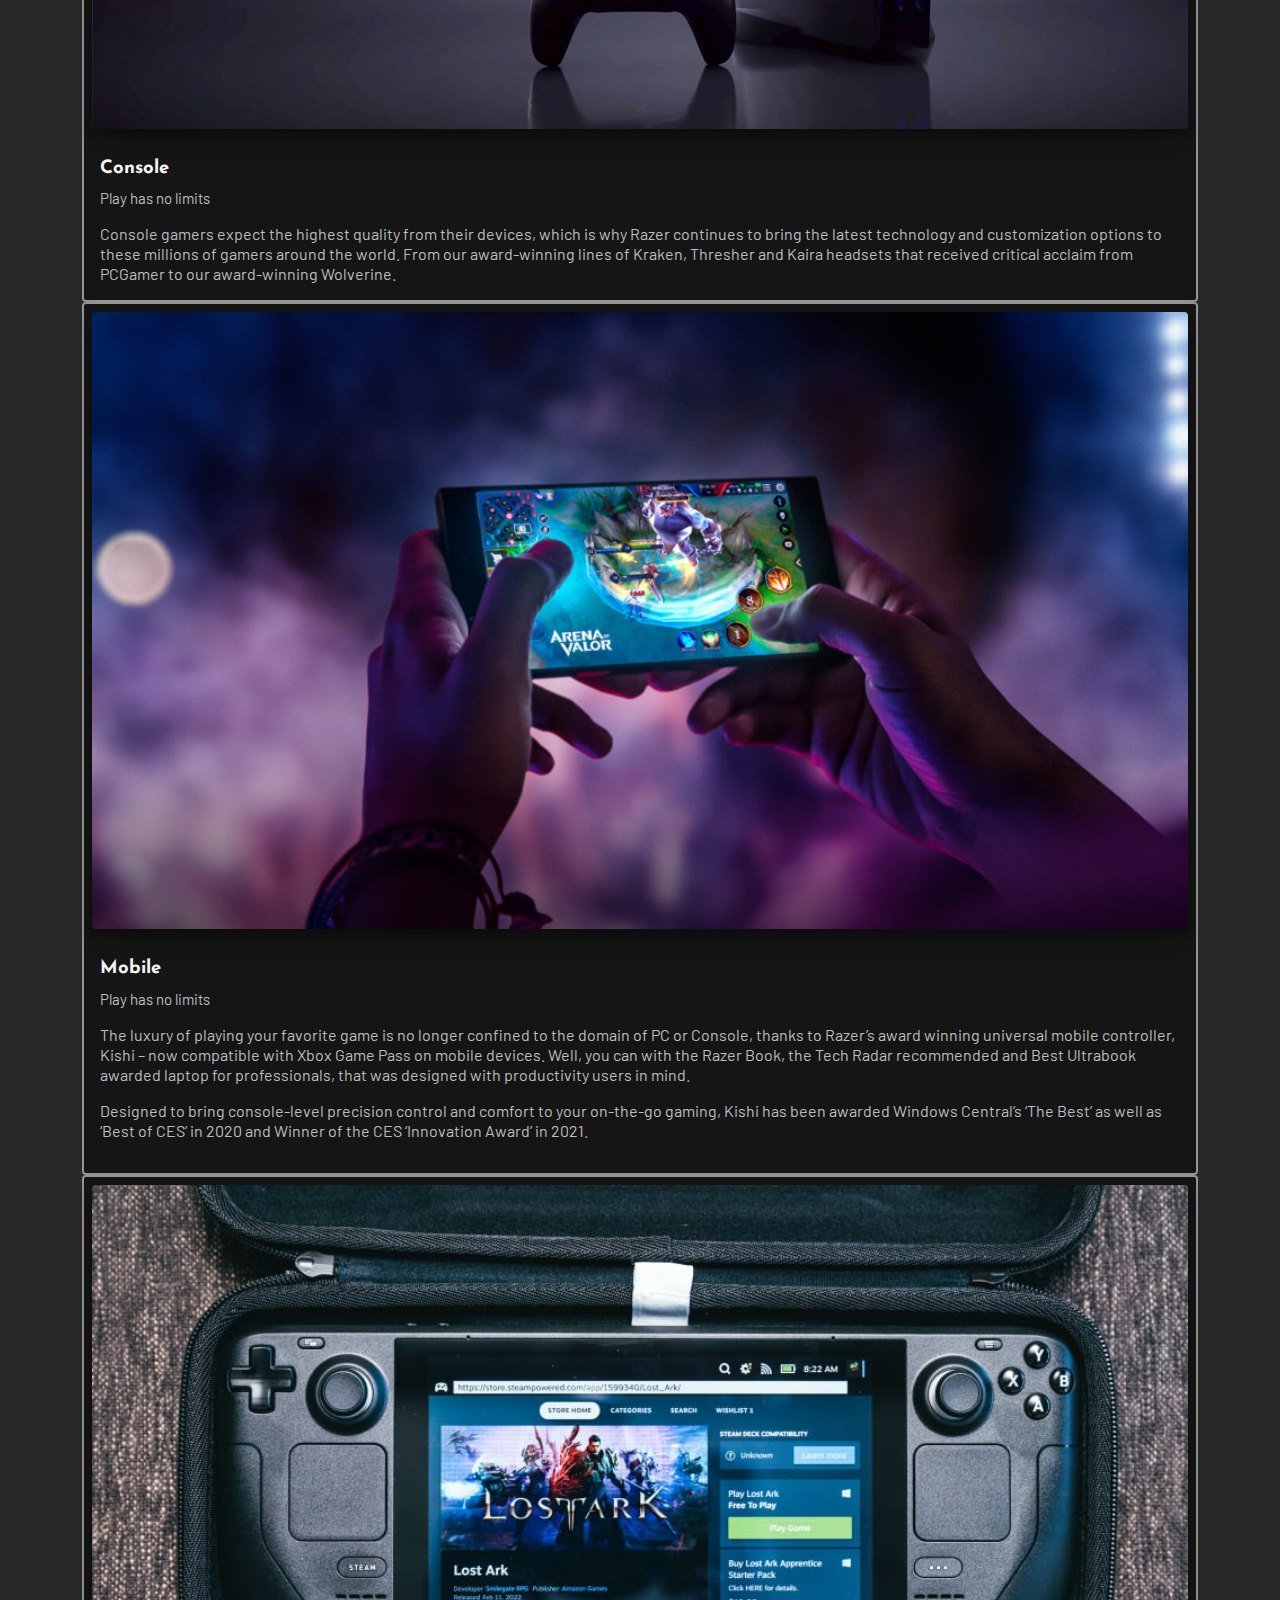
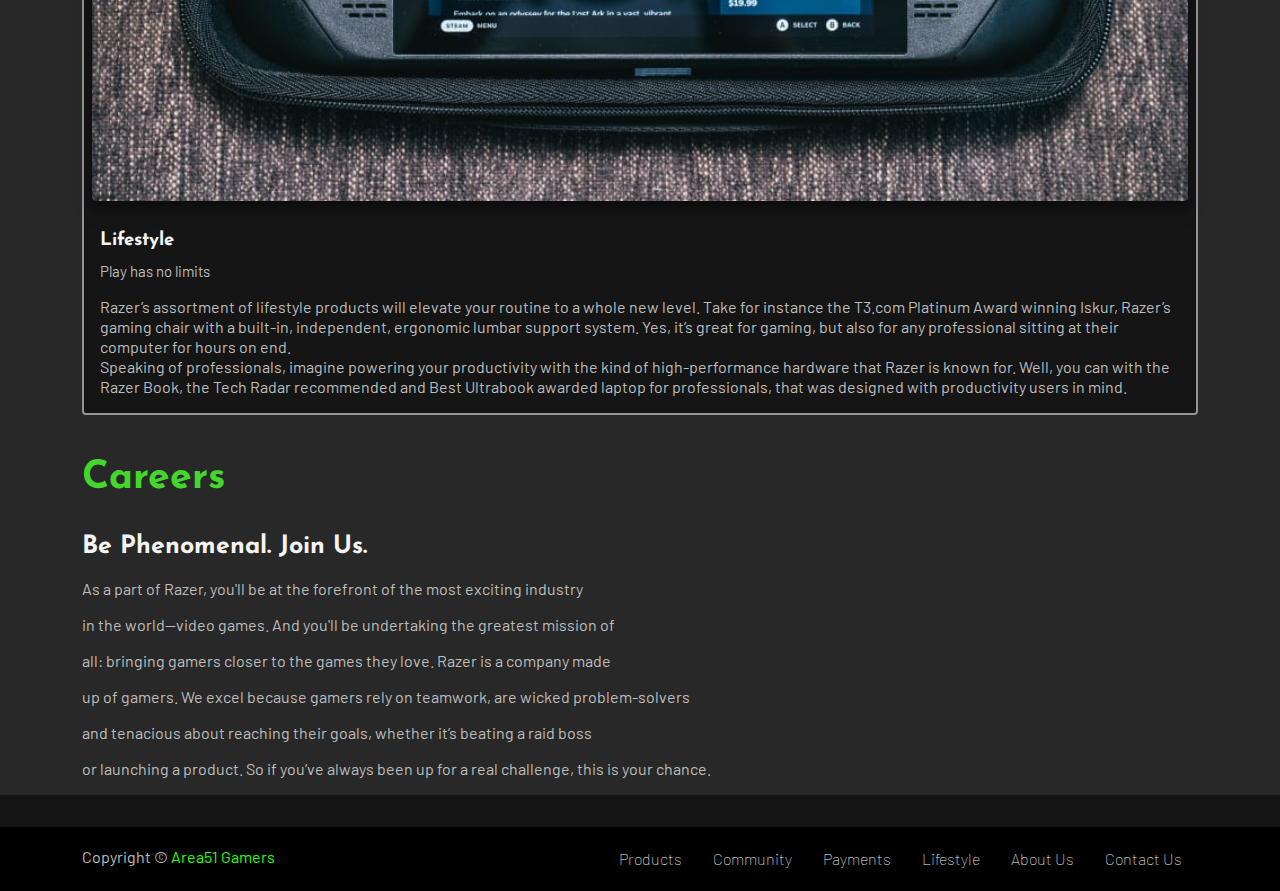
==== commit 7a2a72a2: "Fixed page inconsistency" ====
--- a/about.html
+++ b/about.html
@@ -15,10 +15,11 @@
         href="https://fonts.googleapis.com/css2?family=Material+Symbols+Outlined:opsz,wght,FILL,GRAD@20..48,100..700,0..1,-50..200" />
     <link rel="stylesheet" href="css/globals.css">
     <link rel="stylesheet" href="css/components.css">
+    <link rel="stylesheet" href="css/styles.css">
     <title>Area51 Gamers</title>
 </head>
 
-<body>
+<body id="about-us-page">
     <header>
         <div class="container">
             <div class="toolbar">
@@ -55,167 +56,193 @@
             </div>
         </nav>
     </header>
-    <main class="aboutUs">
-        <div class="about-section">
-            <div class="about-content">
-            <h1>About Area51 Gamers</h1>
-            <h4>Area51 Gamers™ is the world’s leading lifestyle brand for gamers.</h4>
-            </div>
-            <!-- <p>Resize the browser window to see that this page is responsive by the way.</p> -->
-        </div>
-        <div class="content">
-            <p>Area51 Gamer’s award-winning hardware includes high-performance gaming peripherals and Blade gaming laptops.</p>
-
-            <p>Area51 Gamer’s software platform, with over 175 million users, includes Razer Synapse (an Internet of Things platform), Razer Chroma RGB (a proprietary RGB lighting technology system supporting thousands of devices and hundreds of games/apps), and Area51 Gamer Cortex (a game optimizer and launcher).</p>
-                
-            <p>Area51 Gamer’s also offers payment services for gamers, youth, millennials and Generation Z. Razer Gold is one of the world’s largest game payment services, and Razer Fintech provides fintech services in emerging markets.</p>
-                
-            <p>Founded in 2008, Area51 Gamer’s is dual headquartered in Irvine (California) and Singapore with regional headquarters in Hamburg and Shanghai. Razer has 19 offices worldwide and is recognized as the leading brand for gamers in the USA, Europe and China.</p>
-
-        </div>
-
-        <h1 class="centering">Our Team</h1>
-        <div class="row">
-            <div class="column">
-                <div class="card">
-                    <img src="/images/team1.jpg" alt="Jane" >
-                    <div class="container">
-                        <h2>Jane Doe</h2>
-                        <p class="title">CEO & Founder</p>
-                        <p>Some text that describes me lorem ipsum ipsum lorem.</p>
-                        <p>jane@example.com</p>
-                        <p><button class="button">Contact</button></p>
+    <main>
+        <section id="banner" class="banner">
+            <div class="container">
+                <h2>About Area51 Gamers</h2>
+                <p class="body2">Area51 Gamers™ is the world’s leading lifestyle brand for gamers.</p>
+            </div>
+        </section>
+
+        <section id="history">
+            <div class="container">
+                <ul>
+                    <li>Founded in 2008, Area51 Gamer’s is dual headquartered in Area-51, TX and Kitchener with regional
+                        headquarters in Hamburg and Shanghai. Razer has 19 offices worldwide and is recognized as the
+                        leading brand for gamers in the USA, Europe and China.</li>
+                    <li>Area51 Gamer’s award-winning hardware includes high-performance gaming peripherals and Blade
+                        gaming
+                        laptops.</li>
+                    <li>Area51 Gamer’s software platform, with over 175 million users, includes Razer Synapse (an
+                        Internet of
+                        Things platform), Razer Chroma RGB (a proprietary RGB lighting technology system supporting
+                        thousands of devices and hundreds of games/apps), and Area51 Gamer Cortex (a game optimizer and
+                        launcher).</li>
+                    <li>Area51 Gamer’s also offers payment services for gamers, youth, millennials and Generation Z.
+                        Razer
+                        Gold is one of the world’s largest game payment services, and Razer Fintech provides fintech
+                        services in emerging markets.</li>
+                </ul>
+            </div>
+        </section>
+
+        <section id="team">
+            <div class="container">
+                <h2>Our Team</h2>
+                <div>
+                    <div class="card elevated">
+                        <div class="card-media">
+                            <img src="/assets/team1.jpg" alt="Jane">
+                        </div>
+                        <div class="card-header">
+                            <h6>Jane Doe</h6>
+                            <p class="body2">Founder & CEO</p>
+                        </div>
+                        <div class="card-actions">
+                            <button class="primary text">
+                                <span class="material-symbols-outlined">call</span>
+                            </button>
+                            <button class="primary text">
+                                <span class="material-symbols-outlined">email</span>
+                            </button>
+                        </div>
+                    </div>
+                    <div class="card elevated">
+                        <div class="card-media">
+                            <img src="/assets/team2.jpg" alt="Jane">
+                        </div>
+                        <div class="card-header">
+                            <h6>Mike Ross</h6>
+                            <p class="body2">Art Director</p>
+                        </div>
+                        <div class="card-actions">
+                            <button class="primary text">
+                                <span class="material-symbols-outlined">call</span>
+                            </button>
+                            <button class="primary text">
+                                <span class="material-symbols-outlined">email</span>
+                            </button>
+                        </div>
+                    </div>
+                    <div class="card elevated">
+                        <div class="card-media">
+                            <img src="/assets/team3.jpg" alt="Jane">
+                        </div>
+                        <div class="card-header">
+                            <h6>John Doe</h6>
+                            <p class="body2">Designer</p>
+                        </div>
+                        <div class="card-actions">
+                            <button class="primary text">
+                                <span class="material-symbols-outlined">call</span>
+                            </button>
+                            <button class="primary text">
+                                <span class="material-symbols-outlined">email</span>
+                            </button>
+                        </div>
+                    </div>
                 </div>
             </div>
-        </div>
-        <div class="column">
-            <div class="card">
-                <img src="/images/team2.jpg" alt="Mike">
-                <div class="container">
-                    <h2>Mike Ross</h2>
-                    <p class="title">Art Director</p>
-                    <p>Some text that describes me lorem ipsum ipsum lorem.</p>
-                    <p>mike@example.com</p>
-                    <p><button class="button">Contact</button></p>
+        </section>
+
+        <section id="promotion">
+            <div class="container">
+                <h2>New Releases</h2>
+                <div>
+                    <div class="card outlined">
+                        <div class="card-media">
+                            <img src="/assets/ll.jpg" alt="PC" class="animated">
+                        </div>
+                        <div class="card-header">
+                            <h6>PC</h6>
+                            <p class="body2">Playtime. Anytime.</p>
+                        </div>
+                        <div class="card-body">
+                            <p class="body1">Build your battle station with our suite of award-winning peripherals,
+                                Blade laptops, software platforms, and streaming products. The Blade continues to be the
+                                pinnacle of gaming laptops, and the Editor’s Choice of PCMag and the Best Laptop among
+                                others – but the most powerful rigs mean nothing without the high-performance gear to
+                                match.</p>
+                        </div>
+                    </div>
+                    <div class="card outlined" id="console">
+                        <div class="card-media">
+                            <img src="/assets/sony_ps5.jpg" alt="console" class="animated">
+                        </div>
+                        <div class="card-header">
+                            <h6>Console</h6>
+                            <p class="body2">Play has no limits</p>
+                        </div>
+                        <div class="card-body">
+                            <p class="body1">Console gamers expect the highest quality from their devices, which is why
+                                Razer continues to bring the latest technology and customization options to these
+                                millions of gamers around the world. From our award-winning lines of Kraken, Thresher
+                                and Kaira headsets that received critical acclaim from PCGamer to our award-winning
+                                Wolverine.</p>
+                        </div>
+                    </div>
+                    <div class="card outlined" id="mobile">
+                        <div class="card-media">
+                            <img src="/assets/mobile-gaming.jpg" alt="mobile" class="animated">
+                        </div>
+                        <div class="card-header">
+                            <h6>Mobile</h6>
+                            <p class="body2">Play has no limits</p>
+                        </div>
+                        <div class="card-body">
+                            <p class="body1">The luxury of playing your favorite game is no longer confined to the
+                                domain of PC or Console, thanks to Razer’s award winning universal mobile controller,
+                                Kishi – now
+                                compatible with Xbox Game Pass on mobile devices. Well, you can with the Razer Book, the
+                                Tech Radar recommended
+                                and Best Ultrabook awarded laptop for professionals, that was designed with productivity
+                                users in mind.</p>
+                            <p>Designed to bring console-level precision control and comfort to your on-the-go gaming,
+                                Kishi has been awarded Windows Central’s
+                                ‘The Best’ as well as ‘Best of CES’ in 2020 and Winner of the CES ‘Innovation Award’ in
+                                2021.</p>
+                        </div>
+                    </div>
+                    <div class="card outlined" id="card-media">
+                        <div class="card-media">
+                            <img src="/assets/lifestule.jpg" alt="Lifestyle" class="animated">
+                        </div>
+                        <div class="card-header">
+                            <h6>Lifestyle</h6>
+                            <p class="body2">Play has no limits</p>
+                        </div>
+                        <div class="card-body">
+                            <p class="body1">Razer’s assortment of lifestyle products will elevate your routine to a
+                                whole new level. Take for instance the T3.com Platinum Award winning Iskur, Razer’s
+                                gaming chair with a built-in, independent, ergonomic lumbar support system. Yes, it’s
+                                great for gaming, but also for any professional sitting at their computer for hours on
+                                end.
+                            <p class="body1">Speaking of professionals, imagine powering your productivity with the kind
+                                of high-performance hardware that Razer is known for. Well, you can with the Razer Book,
+                                the Tech Radar recommended and Best Ultrabook awarded laptop for professionals, that was
+                                designed with productivity users in mind.</p>
+                        </div>
+                    </div>
                 </div>
             </div>
-            </div>
-            
-            <div class="column">
-                <div class="card">
-                <img src="/images/team3.jpg" alt="John"">
-                <div class="container">
-                    <h2>John Doe</h2>
-                    <p class="title">Designer</p>
-                    <p>Some text that describes me lorem ipsum ipsum lorem.</p>
-                    <p>john@example.com</p>
-                    <p><button class="button">Contact</button></p>
-                </div>
-            </div>
-            </div>
-        </div>
-        <!-- <div class="grid-content">
-        <h1>ACCOLADES</h1>
-        <div class="wrapper">
-            <div class="a">
-                <img src="/images/gamer-at-desk.jpg" alt="gamer at desk">
-                <h2>PC</h2>
-                <p>Build your battle station with Razer’s suite of award-winning peripherals, Blade laptops, software platforms, and streaming products. The Blade continues to be the pinnacle of gaming laptops, and the Editor’s Choice of PCMag and the Best Laptop among others – but the most powerful rigs mean nothing without the high-performance gear to match. Whether it’s TechRadar’s ‘Editor’s Choice’ for gaming keyboards, the Huntsman V2 Analog, or the DeathAdder V2, winner of the ‘Best Gaming Mouse’ at the T3 Awards, or The Independent’s ‘Indy Best Award’ winner, the much-lauded BlackShark V2 Pro gaming headset – experience what it means to wield the unfair advantage as you experience industry-leading levels of precision, control, and immersion.</p>
-
-            </div>
-            <div class="b">
-                <img src="/images/console.jpg" alt="gamer at desk">
-                <h2>Console</h2>
-                <p>Build your battle station with Razer’s suite of award-winning peripherals, Blade laptops, software platforms, and streaming products. The Blade continues to be the pinnacle of gaming laptops, and the Editor’s Choice of PCMag and the Best Laptop among others – but the most powerful rigs mean nothing without the high-performance gear to match. Whether it’s TechRadar’s ‘Editor’s Choice’ for gaming keyboards, the Huntsman V2 Analog, or the DeathAdder V2, winner of the ‘Best Gaming Mouse’ at the T3 Awards, or The Independent’s ‘Indy Best Award’ winner, the much-lauded BlackShark V2 Pro gaming headset – experience what it means to wield the unfair advantage as you experience industry-leading levels of precision, control, and immersion.</p>
-
-                
-            </div>
-            <div class="c">
-                <img src="/images/mobile-gaming.jpg" alt="gamer at desk">
-                <h2>Mobile</h2>
-                <p>Build your battle station with Razer’s suite of award-winning peripherals, Blade laptops, software platforms, and streaming products. The Blade continues to be the pinnacle of gaming laptops, and the Editor’s Choice of PCMag and the Best Laptop among others – but the most powerful rigs mean nothing without the high-performance gear to match. Whether it’s TechRadar’s ‘Editor’s Choice’ for gaming keyboards, the Huntsman V2 Analog, or the DeathAdder V2, winner of the ‘Best Gaming Mouse’ at the T3 Awards, or The Independent’s ‘Indy Best Award’ winner, the much-lauded BlackShark V2 Pro gaming headset – experience what it means to wield the unfair advantage as you experience industry-leading levels of precision, control, and immersion.</p>
-
-                
-            </div>
-            <div class="d">
-                <img src="/images/ll.jpg" alt="gamer at desk">
-                <h2>Lifestyle</h2>
-                <p>Build your battle station with Razer’s suite of award-winning peripherals, Blade laptops, software platforms, and streaming products. The Blade continues to be the pinnacle of gaming laptops, and the Editor’s Choice of PCMag and the Best Laptop among others – but the most powerful rigs mean nothing without the high-performance gear to match. Whether it’s TechRadar’s ‘Editor’s Choice’ for gaming keyboards, the Huntsman V2 Analog, or the DeathAdder V2, winner of the ‘Best Gaming Mouse’ at the T3 Awards, or The Independent’s ‘Indy Best Award’ winner, the much-lauded BlackShark V2 Pro gaming headset – experience what it means to wield the unfair advantage as you experience industry-leading levels of precision, control, and immersion.</p>
-
-            </div>
-        </div>
-
-       </div> -->
-       <section class="container" id="promotion">
-        <h1>New Releases</h1>
-        <div>
-          <div class="card outlined" id="PC">
-            <div class="card-media">
-              <img src="/images/ll.jpg" alt="PC" class="animated">
-            </div>
-            <div class="card-header">
-              <h6>PC</h6>
-              <p class="body2">Playtime. Anytime.</p>
-            </div>
-            <div class="card-body">
-              <p class="body1">Build your battle station with Razer’s suite of award-winning peripherals, Blade laptops, software platforms, and streaming products. The Blade continues to be the pinnacle of gaming laptops, and the Editor’s Choice of PCMag and the Best Laptop among others – but the most powerful rigs mean nothing without the high-performance gear to match. Whether it’s TechRadar’s ‘Editor’s Choice’ for gaming keyboards, the Huntsman V2 Analog, or the DeathAdder V2, winner of the ‘Best Gaming Mouse’ at the T3 Awards, or The Independent’s ‘Indy Best Award’ winner, the much-lauded BlackShark V2 Pro gaming headset – experience what it means to wield the unfair advantage as you experience industry-leading levels of precision, control, and immersion.</p>
-            </div>
-          </div>
-          <div class="card outlined" id="console">
-            <div class="card-media">
-              <img src="/images/mk.jpg" alt="console" class="animated">
-            </div>
-            <div class="card-header">
-              <h6>Console</h6>
-              <p class="body2">Play has no limits</p>
-            </div>
-            <div class="card-body">
-              <p class="body1">Console gamers expect the highest quality from their devices, which is why Razer continues to bring the latest technology and customization options to these millions of gamers around the world. From our award-winning lines of Kraken, Thresher and Kaira headsets that received critical acclaim from PCGamer to our award-winning Wolverine Ultimate controllers, we’re developing console-specific gear and accessories based on industry-leading technology, to provide crystal clear comms and deadly accurate reflexes to outperform and outlast the competition. </p>
-            </div>
-          </div>
-          <div class="card outlined" id="mobile">
-            <div class="card-media">
-              <img src="/images/mobile-gaming.jpg" alt="mobile" class="animated">
-            </div>
-            <div class="card-header">
-              <h6>Mobile</h6>
-              <p class="body2">Play has no limits</p>
-            </div>
-            <div class="card-body">
-              <p class="body1">The luxury of playing your favorite game is no longer confined to the domain of PC or Console, thanks to Razer’s award winning universal mobile controller, Kishi – now compatible with Xbox Game Pass on mobile devices. Designed to bring console-level precision control and comfort to your on-the-go gaming, Kishi has been awarded Windows Central’s ‘The Best’ as well as ‘Best of CES’ in 2020 and Winner of the CES ‘Innovation Award’ in 2021. Razer also brings award-winning audio precision technology to the gamer on the move. With the ultra-low latency 60ms gaming mode of the Opus and Hammerhead True Wireless families of products, gamers can play on-the-go without compromising immersion. </p>
-            </div>
-          </div>
-          <div class="card outlined" id="card-media">
-            <div class="card-media">
-              <img src="/images/lifestule.jpg" alt="Lifestyle" class="animated">
-            </div>
-            <div class="card-header">
-              <h6>Lifestyle</h6>
-              <p class="body2">Play has no limits</p>
-            </div>
-            <div class="card-body">
-              <p class="body1">Razer’s assortment of lifestyle products will elevate your routine to a whole new level. Take for instance the T3.com Platinum Award winning Iskur, Razer’s gaming chair with a built-in, independent, ergonomic lumbar support system. Yes, it’s great for gaming, but also for any professional sitting at their computer for hours on end. Speaking of professionals, imagine powering your productivity with the kind of high-performance hardware that Razer is known for. Well, you can with the Razer Book, the Tech Radar recommended and Best Ultrabook awarded laptop for professionals, that was designed with productivity users in mind. If getting things done makes you feel good, then you’ll want to look good too, so take Newsweek’s advice in recommending the Razer Anzu – open-ear audio glasses that protect your eyes, and immerse your ears, or sport one of our fashion capsule collections, if you can get your hands on them. Our collaboration with streetwear brand BAPE to create an exclusive collection of apparel and peripherals called A Gaming Ape, sold out within minute!</p>
-            </div>
-          </div>
-        </div>
-      </section>
-
-
-
-        <div class="career-content">
-            <h1>Careers</h1>
-            <h4>Be Phenomenal. Join Us.</h4>
-            <p>As a part of Razer, you'll be at the forefront of the most exciting industry </p>
-            <p> in the world—video games. And you'll be undertaking the greatest mission of</p> 
-            <p> all: bringing gamers closer to the games they love. Razer is a company made </p>
-            <p>up of gamers. We excel because gamers rely on teamwork, are wicked problem-solvers</p>
-            <p>and tenacious about reaching their goals, whether it’s beating a raid boss</p>
-            <p>or launching a product. So if you’ve always been up for a real challenge, this is your chance.</p>
-        </div>
-    
+        </section>
+
+        <section id="career">
+            <div class="container">
+                <h2>Careers</h2>
+                <h4>Be Phenomenal. Join Us.</h4>
+                <p>As a part of Razer, you'll be at the forefront of the most exciting industry </p>
+                <p> in the world—video games. And you'll be undertaking the greatest mission of</p>
+                <p> all: bringing gamers closer to the games they love. Razer is a company made </p>
+                <p>up of gamers. We excel because gamers rely on teamwork, are wicked problem-solvers</p>
+                <p>and tenacious about reaching their goals, whether it’s beating a raid boss</p>
+                <p>or launching a product. So if you’ve always been up for a real challenge, this is your chance.</p>
+            </div>
+        </section>
+
     </main>
     <footer>
-        <!-- <div class="footer-bottom">
+        <div class="footer-bottom">
             <div class="container">
                 <p class="body1">Copyright &copy; <a href="#">Area51 Gamers</a></p>
                 <ul>
@@ -239,7 +266,7 @@
                     </li>
                 </ul>
             </div>
-        </div> -->
+        </div>
     </footer>
 
     <script src="js/main.js"></script>
--- a/css/globals.css
+++ b/css/globals.css
@@ -23,7 +23,7 @@
     --dimen-navbar-height: calc(var(--dimen-space-default) * 4);
 
     /* Shapes */
-    --border-default: 1px solid var(--color-divider);
+    --border-default: 2px solid var(--color-divider);
     --border-radius: 4px;
 
     /* Shadows */
@@ -70,6 +70,10 @@
     max-width: 100%;
 }
 
+hr {
+    border: var(--border-default);
+}
+
 .material-symbols-outlined {
     font-variation-settings:
         'FILL' 0,
--- a/css/components.css
+++ b/css/components.css
@@ -32,12 +32,14 @@
 .h2 {
     --heading-2-font-size: 2.441rem;
     font-size: var(--heading-2-font-size);
+    color: var(--color-primary);
 }
 
 h3,
 .h3 {
     --heading-3-font-size: 1.953rem;
     font-size: var(--heading-3-font-size);
+    color: var(--color-primary);
 }
 
 h4,
@@ -416,8 +418,6 @@
     display: block;
     background-color: var(--color-background-paper);
     border-radius: var(--border-radius);
-    width: -moz-fit-content;
-    width: fit-content;
 }
 
 .card.elevated {
--- a/css/styles.css
+++ b/css/styles.css
@@ -0,0 +1,231 @@
+/* Styles for Home Page */
+#home-page main {
+    padding-bottom: calc(var(--dimen-space-default) * 4);
+}
+
+#home-page #promotion .card {
+    display: block;
+    margin-block-start: var(--dimen-space-default);
+}
+
+#home-page #promotion .card:first-child {
+    margin-block-start: 0;
+}
+
+@media (min-width: 992px) {
+    #home-page #promotion .card {
+        display: inline-block;
+        width: 49%;
+    }
+}
+
+@media (min-width: 1200px) {
+    #home-page #promotion .card {
+        margin-inline-start: var(--dimen-space-default);
+    }
+
+    #home-page #promotion .card:first-child {
+        margin-inline-start: 0;
+    }
+}
+/* Styles for Home Page ends here */
+
+
+
+/* Styles for Contact Us Page */
+#contact-us-page main {
+    padding-bottom: calc(var(--dimen-space-default) * 4);
+}
+
+#contact-us-banner {
+    --vertical-padding: calc(var(--dimen-space-default) * 4);
+    background-image: url('../assets/contact-us-hero.jpg');
+    background-repeat: no-repeat;
+    background-size: cover;
+    background-position: bottom right;
+    padding: var(--vertical-padding) 0;
+}
+
+#contact-us-page > main > div.container {
+    overflow: auto;
+}
+
+#col-physical-assistance {
+    display: block;
+    float: left;
+    margin-block-start: calc(var(--dimen-space-default) * 2);
+    margin-block-end: calc(var(--dimen-space-default) * 2);
+}
+
+#col-physical-assistance > h2 {
+    margin-block-start: 0;
+}
+
+#contact-us-form {
+    display: block;
+    clear: left;
+    margin-block-start: calc(var(--dimen-space-default) * 2);
+}
+
+@media (min-width: 768px) {
+    #col-physical-assistance {
+        display: inline-block;
+        width: 49%;
+        padding-inline-end: var(--dimen-space-default);
+    }
+    
+    #contact-us-form {
+        display: inline-block;
+        width: 49%;
+    }
+}
+
+#contact-us-form .card {
+    width: 100%;
+}
+
+#contact-us-form .form-control {
+    margin-block-end: var(--dimen-space-default);
+}
+
+#contact-us-page #gmap {
+    width: 100%;
+    height: 10rem;
+    margin-top: var(--dimen-space-default);
+}
+/* Styles for Contact Us Page ends here */
+
+
+
+/* Styles for Products page */
+#products-page main {
+    background-image: url("/assets/12.jpeg");
+    background-blend-mode: overlay;
+    background-position: center;
+    background-repeat: no-repeat;
+    background-size: cover;
+    box-shadow: inset 0 0 0 2000px rgba(0, 0, 0, 0.7);
+    padding-bottom: calc(var(--dimen-space-default) * 4);
+}
+
+#products-page .banner {
+    background-image: url("/assets/pexels-max-deroin-249203.jpg");
+}
+
+#products-page section .card {
+    display: block;
+    width: 100%;
+    margin-block-end: var(--dimen-space-default);
+}
+
+@media (min-width: 768px) {
+    #products-page section .card {
+        display: inline-block;
+        width: 48%;
+        margin-inline-end: var(--dimen-space-default);
+    }
+
+    #products-page section .card:nth-last-of-type(odd) {
+        margin-inline-end: 0;
+    }
+}
+/* Styles for Products page ends here */
+
+
+
+/* Styles for Community page */
+.community #com{
+    background: url("/assets/electronic-sports-league-background-3d-illustration_1419-2790.jpg.avif");
+}
+
+.community #begin{
+    background: url("/assets/pexels-florencio-rojas-5688834.jpg"); 
+}
+
+.community #live{
+    background: url("/assets/pexels-yan-krukau-9072343.jpg"); 
+}
+.community #social{
+    background: url("/assets/pexels-daniel-putzer-633409.jpg");
+}
+#carousal{
+    background: url("/assets/pexels-max-deroin-249203.jpg");
+    min-height: 500px;
+    background-blend-mode: overlay;
+    background-position: center;
+    background-repeat: no-repeat;
+    background-size: cover;
+    box-shadow: inset 0 0 0 2000px rgba(0, 0, 0, 0.1);
+}
+.community h2 {
+    text-align: center;
+    padding-top: 200px;
+    text-transform: uppercase;
+    margin: 0%;
+}
+.community p{
+    /* padding-bottom: 100px; */
+    
+    text-align: center;
+    margin-bottom: 0%;
+}
+.community .link{
+    text-align: center;
+}
+
+.community #com , .community #begin, .community #live, .community #social,.products #carousal{
+    
+    min-height: 700px;
+    background-blend-mode: overlay;
+    background-position: center;
+    background-repeat: no-repeat;
+    /* background-attachment: fixed; */
+    background-size: cover;
+    background-color: rgba(0,0,0,0.8);
+    margin-bottom: 0px;
+    padding-bottom: 0%;
+}
+
+.products #carousal{
+    
+    min-height: 650px;
+    background-blend-mode: overlay;
+    background-position: center;
+    background-repeat: no-repeat;
+    /* background-attachment: fixed; */
+    background-size: cover;
+    background-color: rgba(0,0,0,0.3);
+    margin-bottom: 0px;
+    padding-bottom: 0%;
+}
+
+.community img{
+    width: 100px;
+}
+
+.com_social-links ul li{
+    list-style: none;
+    display: inline-block;
+    
+} 
+
+.com_social-links{
+text-align: center;
+}
+/* Styles for community page ends here */
+
+#logo_area51{
+    width: 100px;
+    height: 50px;
+    border-radius: 10px;
+    position: relative;
+    animation-name: logo_area51;
+    animation-duration: 4s;
+    animation-delay: 2s;
+}
+
+@keyframes logo_area51 {
+    0%   {left:0px; top:0px;}
+    50%  {left:200px; top:0px;}
+    100% {left:0px; top:0px;}
+  }
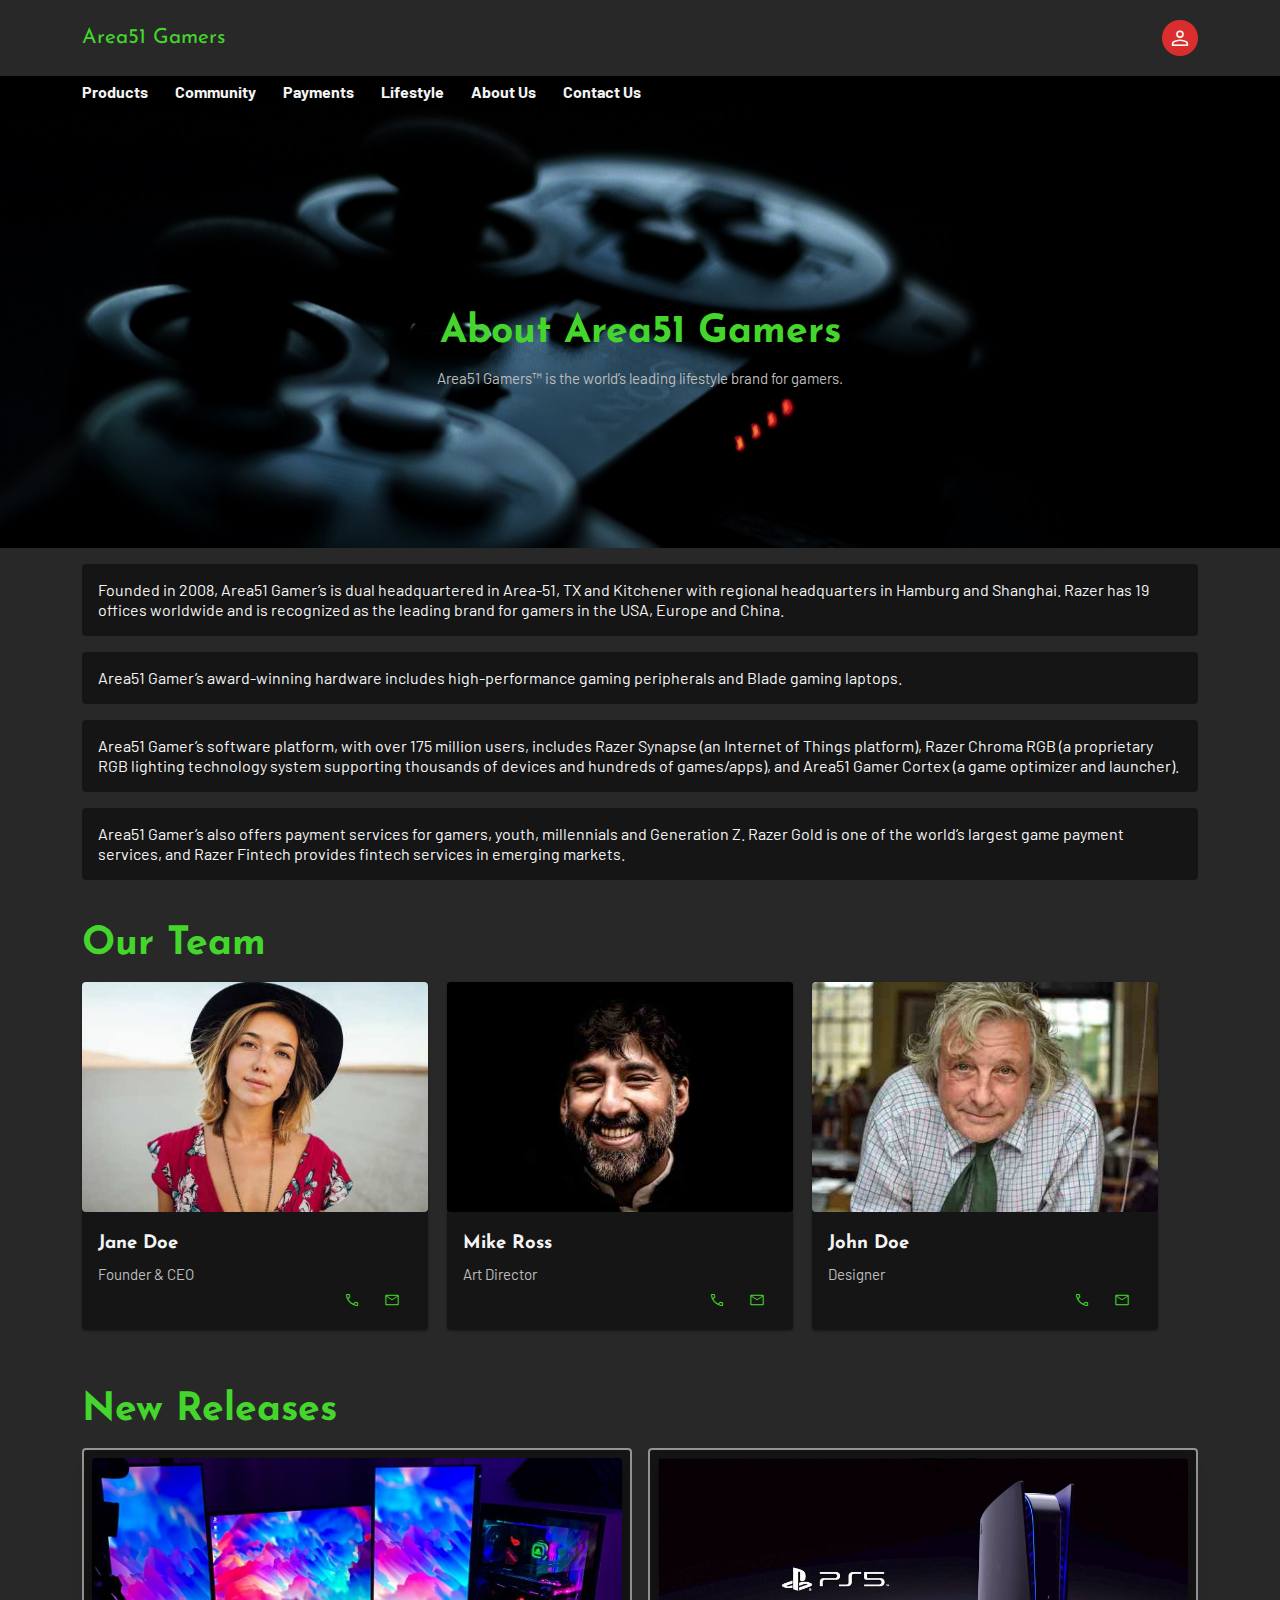
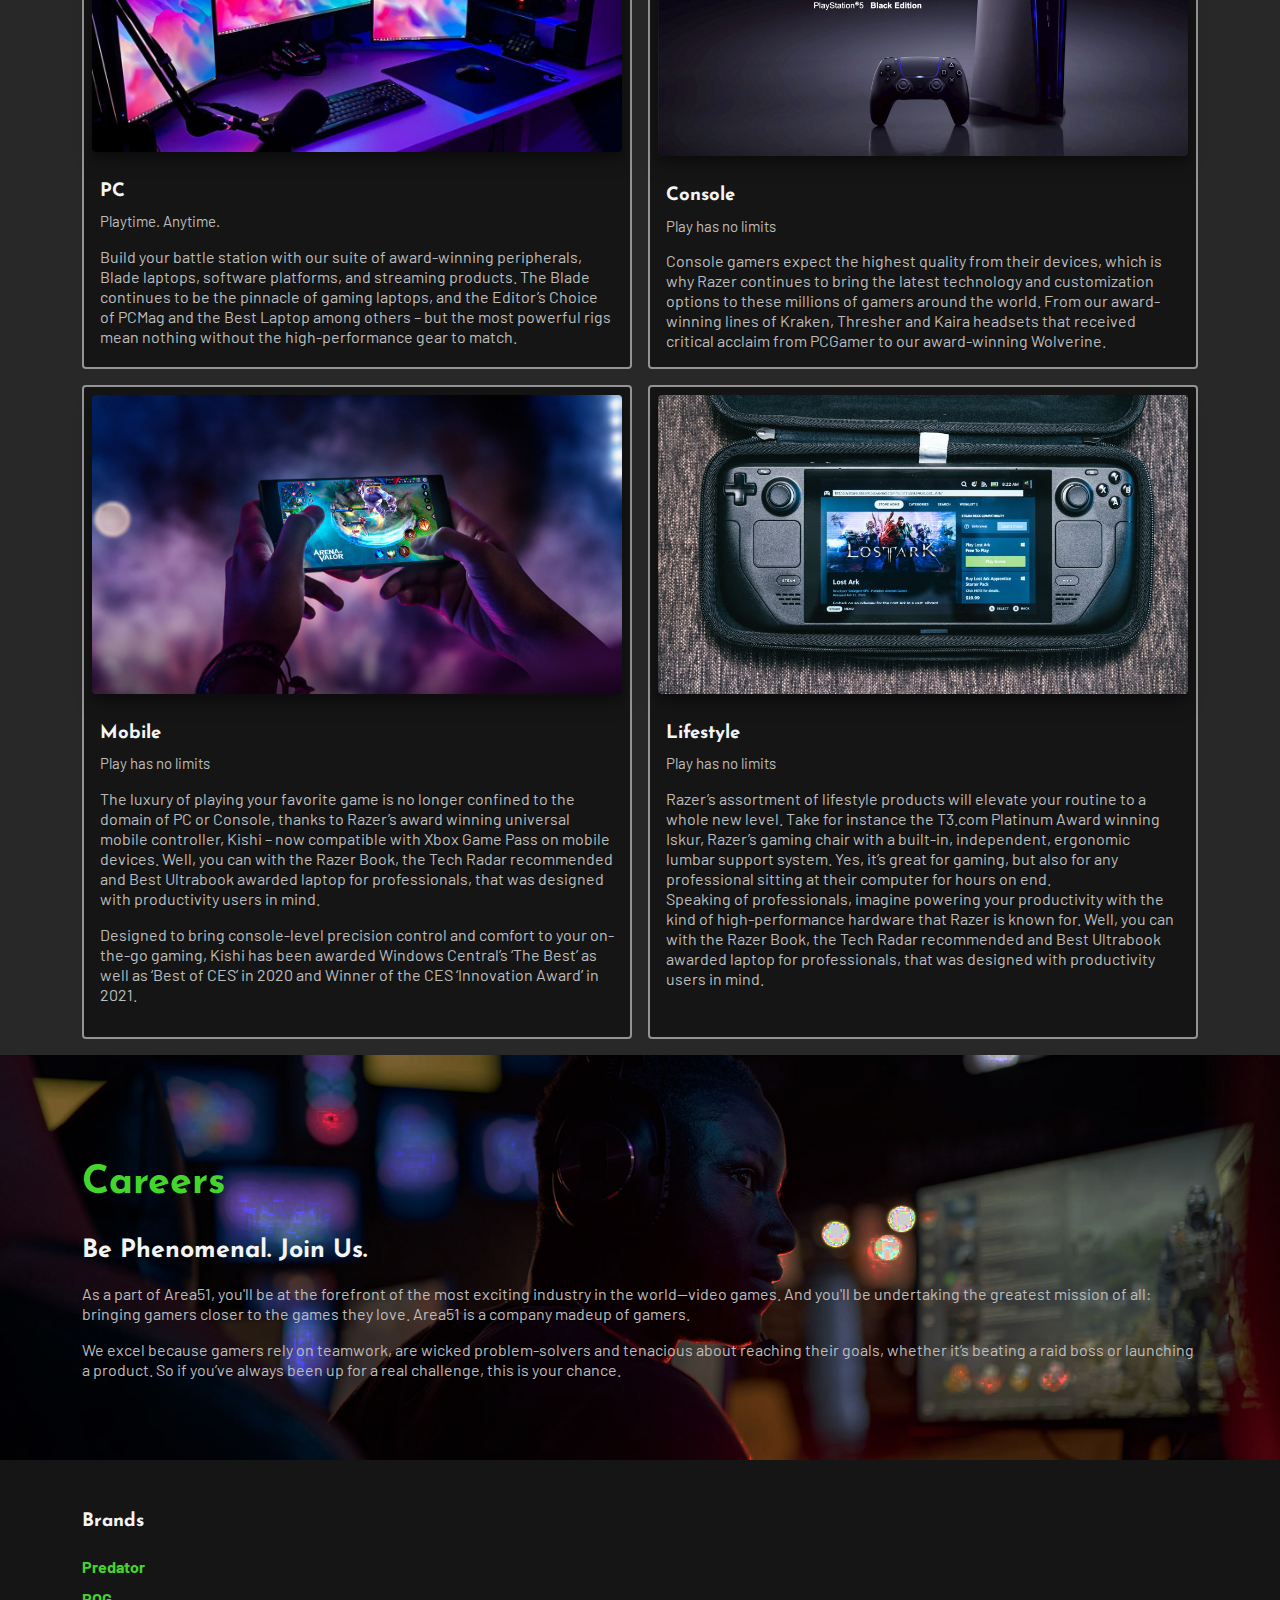
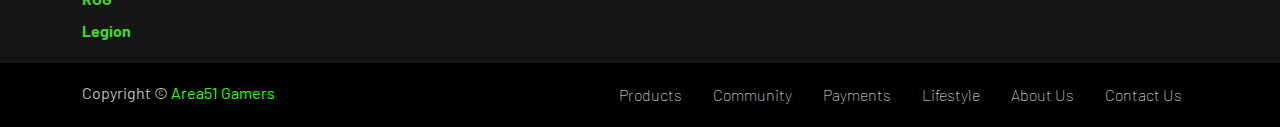
==== commit a15b1d02: "Fixed images" ====
--- a/about.html
+++ b/about.html
@@ -56,6 +56,7 @@
             </div>
         </nav>
     </header>
+    
     <main>
         <section id="banner" class="banner">
             <div class="container">
@@ -231,43 +232,56 @@
             <div class="container">
                 <h2>Careers</h2>
                 <h4>Be Phenomenal. Join Us.</h4>
-                <p>As a part of Razer, you'll be at the forefront of the most exciting industry </p>
-                <p> in the world—video games. And you'll be undertaking the greatest mission of</p>
-                <p> all: bringing gamers closer to the games they love. Razer is a company made </p>
-                <p>up of gamers. We excel because gamers rely on teamwork, are wicked problem-solvers</p>
-                <p>and tenacious about reaching their goals, whether it’s beating a raid boss</p>
-                <p>or launching a product. So if you’ve always been up for a real challenge, this is your chance.</p>
+                <p>As a part of Area51, you'll be at the forefront of the most exciting industry in the world—video games. And you'll be undertaking the greatest mission of all: bringing gamers closer to the games they love. Area51 is a company madeup of gamers.</p>
+                <p>We excel because gamers rely on teamwork, are wicked problem-solvers and tenacious about reaching their goals, whether it’s beating a raid boss or launching a product. So if you’ve always been up for a real challenge, this is your chance.</p>
             </div>
         </section>
 
     </main>
+    
     <footer>
+        <div class="container">
+          <div class="category">
+            <h6>Brands</h6>
+            <ul>
+              <li>
+                <a href="https://www.acer.com/ca-en/predator" class="button text primary edge-start">Predator</a>
+              </li>
+              <li>
+                <a href="https://rog.asus.com" class="button text primary edge-start">ROG</a>
+              </li>
+              <li>
+                <a href="https://www.lenovo.com/ca/en/c/laptops/legion-laptops/" class="button text primary edge-start">Legion</a>
+              </li>
+            </ul>
+          </div>
+        </div>
         <div class="footer-bottom">
-            <div class="container">
-                <p class="body1">Copyright &copy; <a href="#">Area51 Gamers</a></p>
-                <ul>
-                    <li>
-                        <a href="/products" class="button edge-start">Products</a>
-                    </li>
-                    <li>
-                        <a href="/community" class="button edge-start">Community</a>
-                    </li>
-                    <li>
-                        <a href="/payments" class="button edge-start">Payments</a>
-                    </li>
-                    <li>
-                        <a href="/lifestyle" class="button edge-start">Lifestyle</a>
-                    </li>
-                    <li>
-                        <a href="/about" class="button edge-start">About Us</a>
-                    </li>
-                    <li>
-                        <a href="/contact" class="button edge-start edge-end">Contact Us</a>
-                    </li>
-                </ul>
-            </div>
+          <div class="container">
+            <p class="body1">Copyright &copy; <a href="#">Area51 Gamers</a></p>
+            <ul>
+              <li>
+                <a href="/products.html" class="button edge-start">Products</a>
+              </li>
+              <li>
+                <a href="/community.html" class="button edge-start">Community</a>
+              </li>
+              <li>
+                <a href="/payments.html" class="button edge-start">Payments</a>
+              </li>
+              <li>
+                <a href="/lifestyle.html" class="button edge-start">Lifestyle</a>
+              </li>
+              <li>
+                <a href="/about.html" class="button edge-start">About Us</a>
+              </li>
+              <li>
+                <a href="/contact.html" class="button edge-start edge-end">Contact Us</a>
+              </li>
+            </ul>
+          </div>
         </div>
-    </footer>
+      </footer>
 
     <script src="js/main.js"></script>
 </body>
--- a/css/globals.css
+++ b/css/globals.css
@@ -70,10 +70,6 @@
     max-width: 100%;
 }
 
-hr {
-    border: var(--border-default);
-}
-
 .material-symbols-outlined {
     font-variation-settings:
         'FILL' 0,
--- a/css/styles.css
+++ b/css/styles.css
@@ -28,6 +28,7 @@
         margin-inline-start: 0;
     }
 }
+
 /* Styles for Home Page ends here */
 
 
@@ -73,7 +74,7 @@
         width: 49%;
         padding-inline-end: var(--dimen-space-default);
     }
-    
+
     #contact-us-form {
         display: inline-block;
         width: 49%;
@@ -94,6 +95,77 @@
     margin-top: var(--dimen-space-default);
 }
 /* Styles for Contact Us Page ends here */
+
+
+
+/* Styles for About Us page */
+#about-us-page .banner {
+    background-image: url("/assets/reaact.jpg");
+}
+
+#about-us-page #career {
+    padding: calc(var(--dimen-space-default) * 4) 0;
+    background-image: url("/assets/gamer.jpg");
+    background-repeat: no-repeat;
+    background-position: center;
+    background-size: cover;
+}
+
+#about-us-page #history ul {
+    list-style: none;
+    padding: 0;
+}
+
+#about-us-page #history ul>li {
+    margin-block-end: var(--dimen-space-default);
+    background-color: var(--color-background-paper);
+    padding: var(--dimen-space-default);
+    border-radius: var(--border-radius);
+}
+
+#about-us-page #team .card {
+    display: block;
+    width: 100%;
+    margin-block-end: var(--dimen-space-default);
+}
+
+@media (min-width: 768px) {
+    #about-us-page #team .container>div {
+        text-align: justify;
+    }
+
+    #about-us-page #team .card {
+        display: inline-block;
+        max-width: 49%;
+    }
+}
+
+@media (min-width: 1024px) {
+    #about-us-page #team .card {
+        width: 31%;
+        margin-inline-start: var(--dimen-space-default);
+    }
+
+    #about-us-page #team .card:first-child {
+        margin-inline-start: 0;
+    }
+}
+
+#about-us-page #promotion .card {
+    display: block;
+    width: 100%;
+    margin-block-end: var(--dimen-space-default);
+}
+
+@media (min-width: 1024px) {
+    #about-us-page #promotion .container>div {
+        display: grid;
+        grid-template-columns: 1fr 1fr;
+        column-gap: var(--dimen-space-default);
+    }
+}
+
+/* Styles for About Us Page ends here */
 
 
 
@@ -129,92 +201,168 @@
         margin-inline-end: 0;
     }
 }
+
 /* Styles for Products page ends here */
 
 
 
 /* Styles for Community page */
-.community #com{
-    background: url("/assets/electronic-sports-league-background-3d-illustration_1419-2790.jpg.avif");
-}
-
-.community #begin{
-    background: url("/assets/pexels-florencio-rojas-5688834.jpg"); 
-}
-
-.community #live{
-    background: url("/assets/pexels-yan-krukau-9072343.jpg"); 
-}
-.community #social{
+.community #com {
+    background: url("/assets/electronic-sports-league-background.png");
+}
+
+.community #begin {
+    background: url("/assets/pexels-florencio-rojas-5688834.jpg");
+}
+
+.community #live {
+    background: url("/assets/pexels-yan-krukau-9072343.jpg");
+}
+
+.community #social {
     background: url("/assets/pexels-daniel-putzer-633409.jpg");
 }
-#carousal{
-    background: url("/assets/pexels-max-deroin-249203.jpg");
-    min-height: 500px;
-    background-blend-mode: overlay;
-    background-position: center;
-    background-repeat: no-repeat;
-    background-size: cover;
-    box-shadow: inset 0 0 0 2000px rgba(0, 0, 0, 0.1);
-}
+
 .community h2 {
     text-align: center;
     padding-top: 200px;
     text-transform: uppercase;
     margin: 0%;
 }
-.community p{
+
+.community #statement {
     /* padding-bottom: 100px; */
-    
+
     text-align: center;
     margin-bottom: 0%;
 }
-.community .link{
-    text-align: center;
-}
-
-.community #com , .community #begin, .community #live, .community #social,.products #carousal{
-    
+
+.community .link {
+    text-align: center;
+}
+
+.community #com,
+.community #begin,
+.community #live,
+.community #social {
+
     min-height: 700px;
     background-blend-mode: overlay;
     background-position: center;
     background-repeat: no-repeat;
     /* background-attachment: fixed; */
     background-size: cover;
-    background-color: rgba(0,0,0,0.8);
+    background-color: rgba(0, 0, 0, 0.3);
     margin-bottom: 0px;
     padding-bottom: 0%;
 }
 
-.products #carousal{
-    
-    min-height: 650px;
-    background-blend-mode: overlay;
-    background-position: center;
-    background-repeat: no-repeat;
-    /* background-attachment: fixed; */
-    background-size: cover;
-    background-color: rgba(0,0,0,0.3);
-    margin-bottom: 0px;
-    padding-bottom: 0%;
-}
-
-.community img{
+.community img {
     width: 100px;
 }
 
-.com_social-links ul li{
+.team-boxed {
+    color: #313437;
+}
+
+.team-boxed p {
+    color: #7d8285;
+}
+
+.team-boxed h2 {
+    font-weight: bold;
+    margin-bottom: 40px;
+    padding-top: 40px;
+    color: white;
+}
+
+@media (max-width:767px) {
+    .team-boxed h2 {
+        margin-bottom: 25px;
+        padding-top: 25px;
+        font-size: 24px;
+    }
+}
+
+.team-boxed .people {
+    padding: 0px 15px;
+    display: flex;
+    flex-wrap: wrap;
+}
+
+.mainbox {
+    padding: 15px;
+}
+
+.team-boxed .item {
+    text-align: center;
+    text-align: center;
+    max-width: 33.33%;
+}
+
+.team-boxed .item .box {
+    text-align: center;
+    padding: 30px;
+    background-color: #fff;
+    margin-bottom: 30px;
+}
+
+.team-boxed .item .name {
+    font-weight: bold;
+    margin-top: 28px;
+    margin-bottom: 8px;
+    color: inherit;
+}
+
+.team-boxed .item .title {
+    text-transform: uppercase;
+    font-weight: bold;
+    color: #d0d0d0;
+    letter-spacing: 2px;
+    font-size: 13px;
+}
+
+.team-boxed .item .description {
+    font-size: 15px;
+    margin-top: 15px;
+    margin-bottom: 20px;
+    text-align: justify;
+}
+
+.team-boxed .item img {
+    max-width: 160px;
+}
+
+.team-boxed .social {
+    font-size: 18px;
+    color: #a2a8ae;
+}
+
+.team-boxed .social a {
+    color: inherit;
+    margin: 0 10px;
+    display: inline-block;
+    opacity: 0.7;
+}
+
+.team-boxed .social a:hover {
+    opacity: 1;
+}
+
+
+.com_social-links ul li {
     list-style: none;
     display: inline-block;
-    
-} 
-
-.com_social-links{
-text-align: center;
-}
+
+}
+
+.com_social-links {
+    text-align: center;
+}
+
 /* Styles for community page ends here */
 
-#logo_area51{
+#logo_area51 {
     width: 100px;
     height: 50px;
     border-radius: 10px;
@@ -225,7 +373,18 @@
 }
 
 @keyframes logo_area51 {
-    0%   {left:0px; top:0px;}
-    50%  {left:200px; top:0px;}
-    100% {left:0px; top:0px;}
-  }
+    0% {
+        left: 0px;
+        top: 0px;
+    }
+
+    50% {
+        left: 200px;
+        top: 0px;
+    }
+
+    100% {
+        left: 0px;
+        top: 0px;
+    }
+}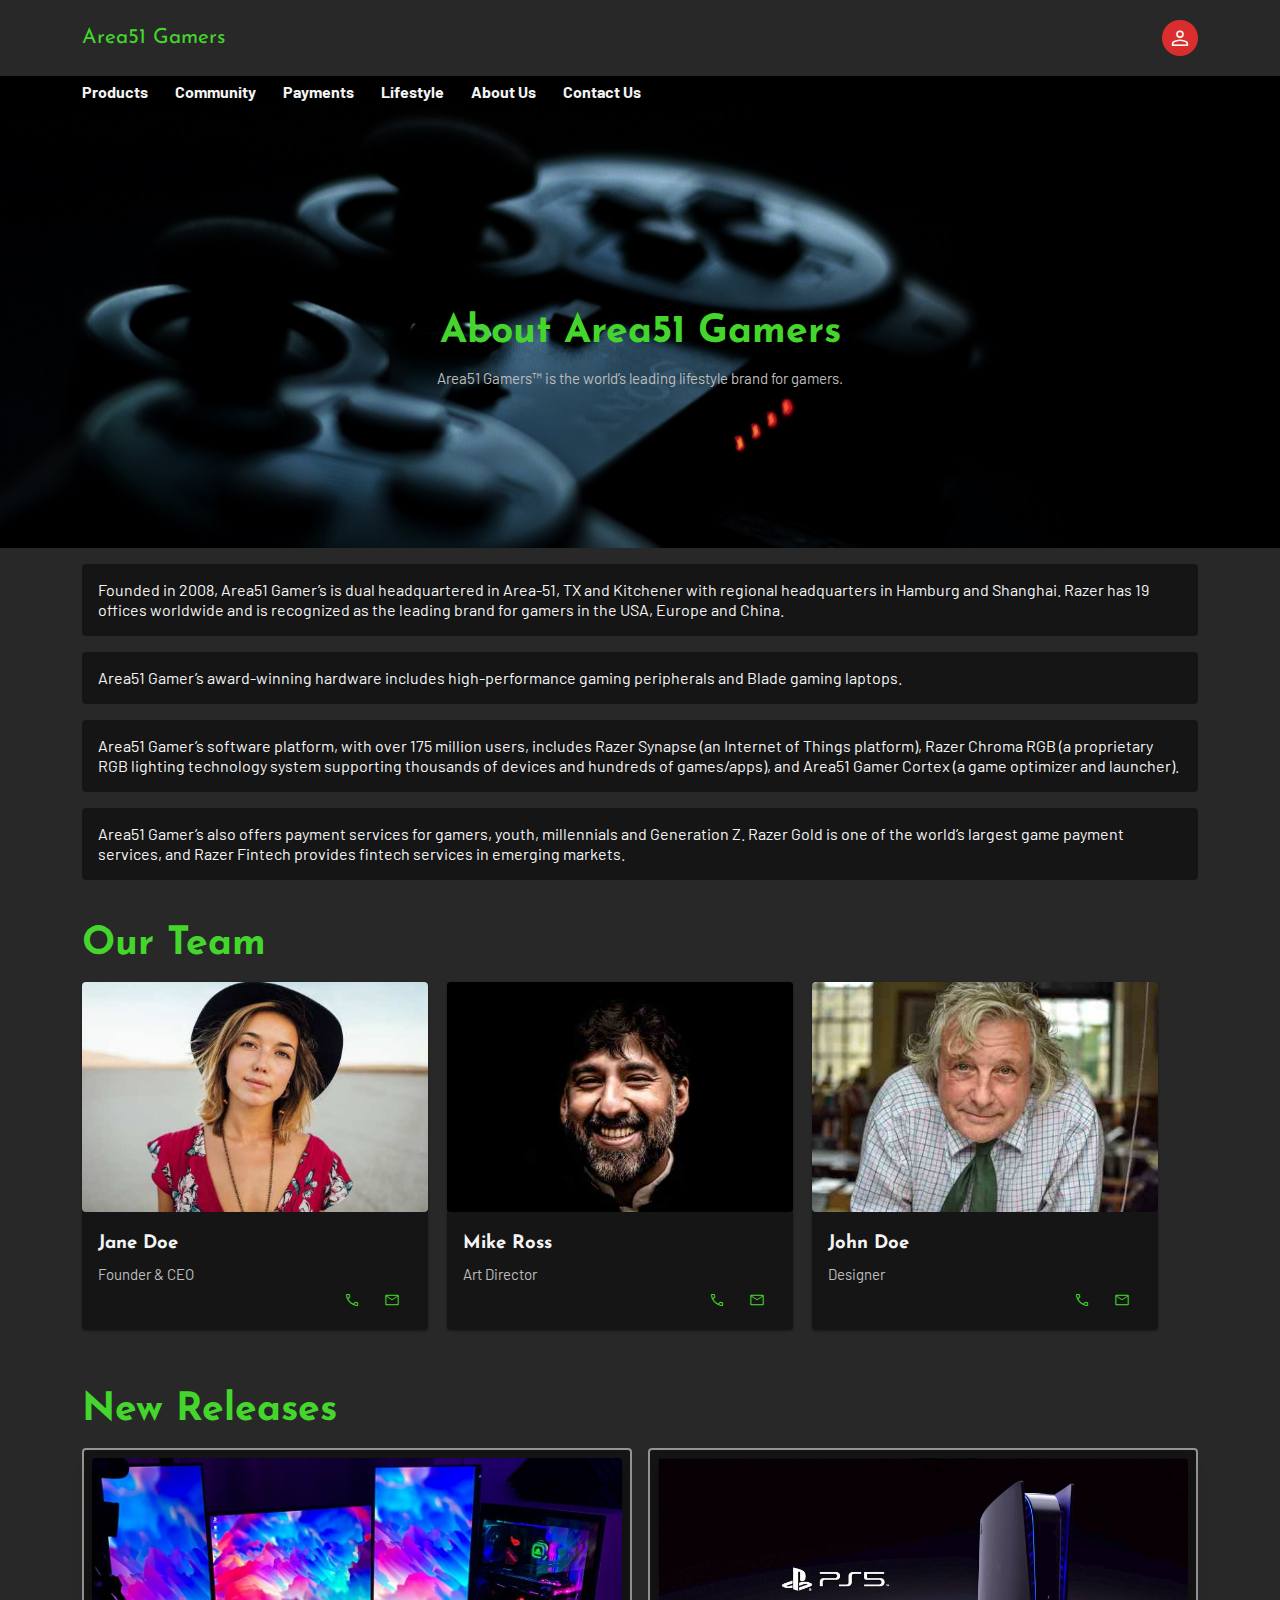
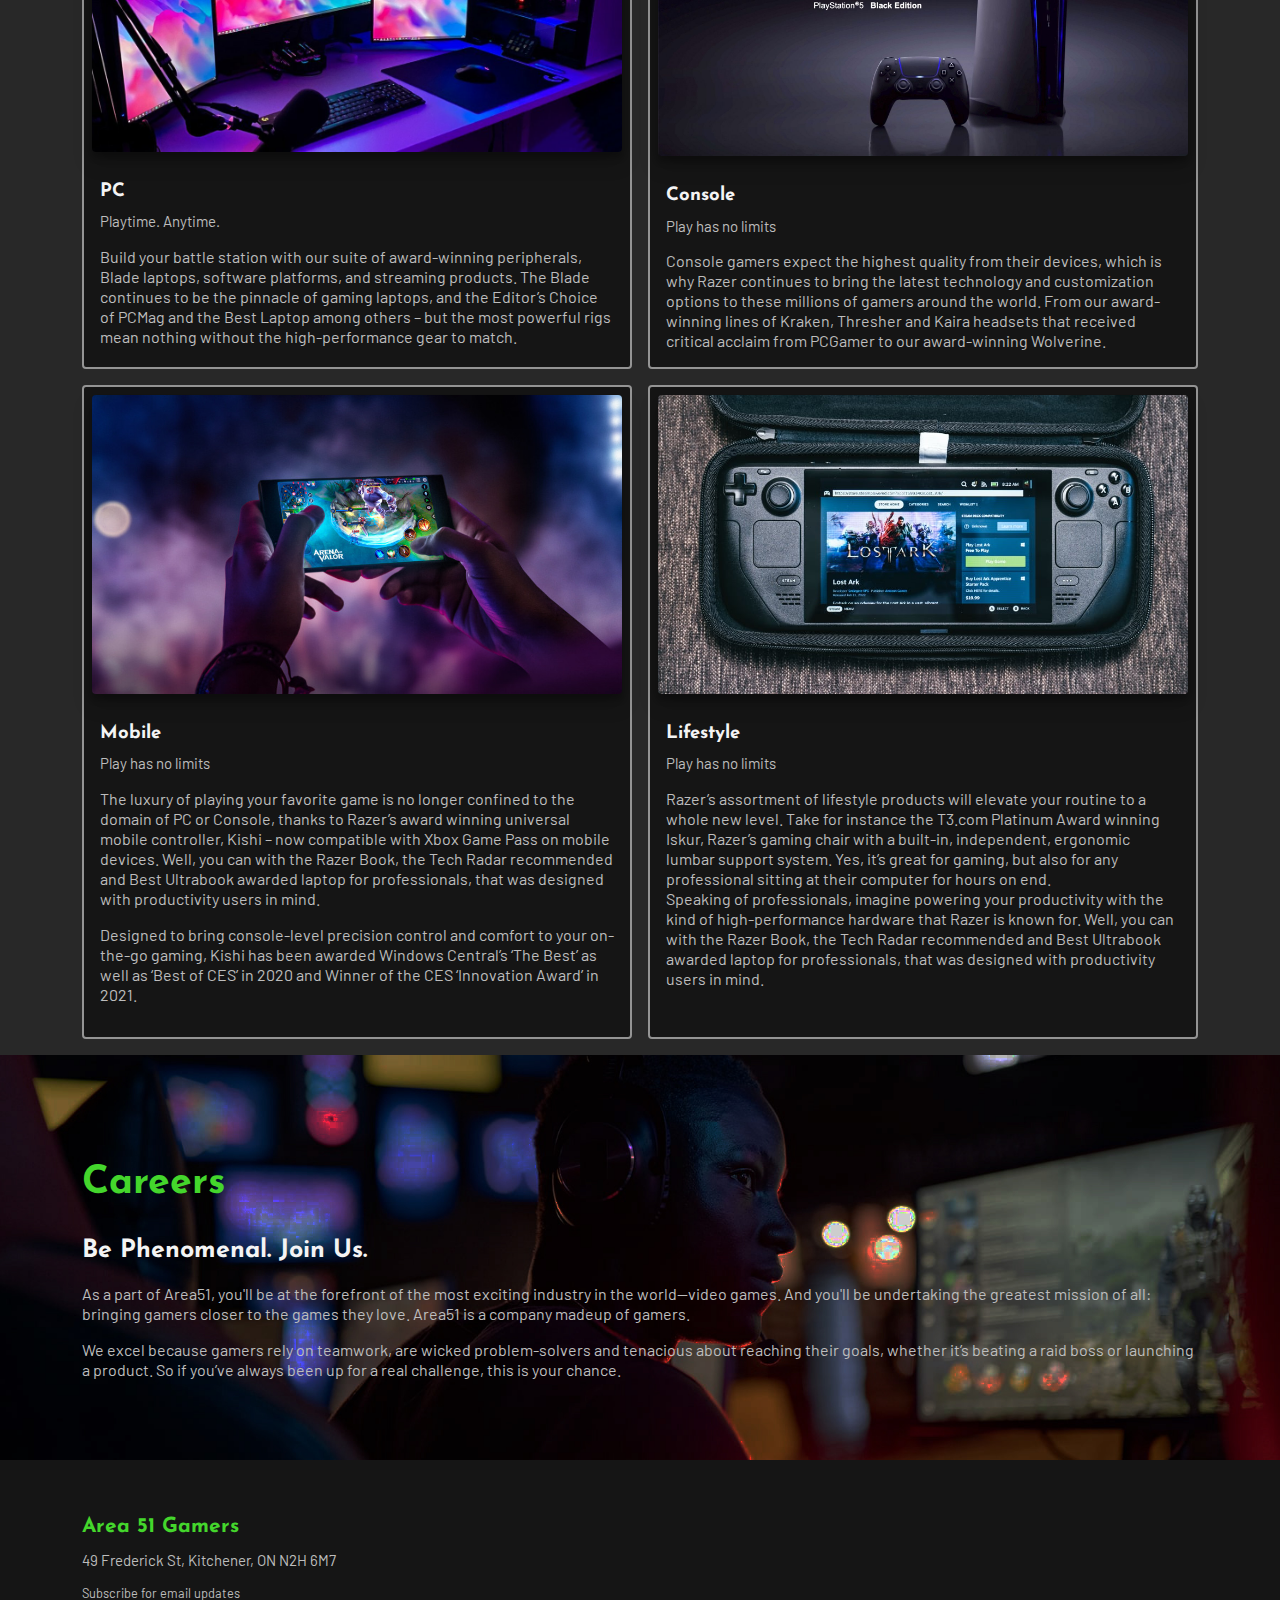
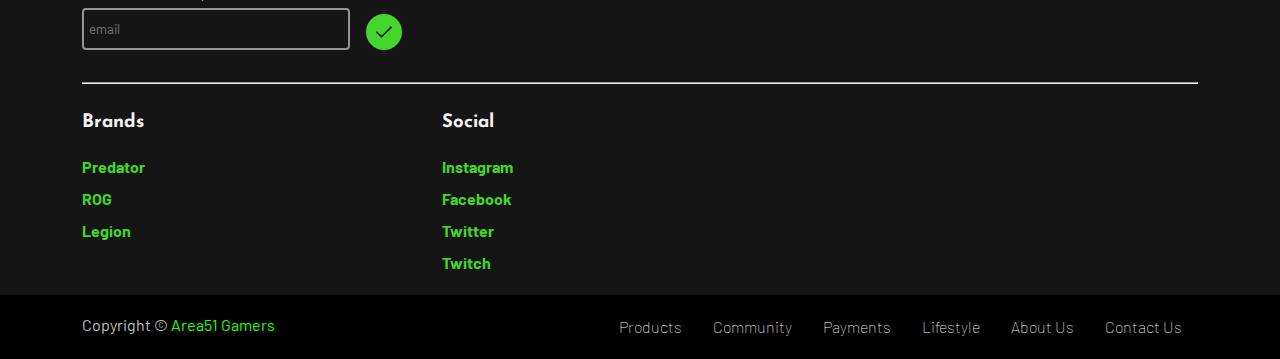
==== commit 9e48ea82: "Footer improvements" ====
--- a/about.html
+++ b/about.html
@@ -16,7 +16,7 @@
     <link rel="stylesheet" href="css/globals.css">
     <link rel="stylesheet" href="css/components.css">
     <link rel="stylesheet" href="css/styles.css">
-    <title>Area51 Gamers</title>
+    <title>Area51 Gamers - About</title>
 </head>
 
 <body id="about-us-page">
@@ -25,7 +25,7 @@
             <div class="toolbar">
                 <a href="/" class="logo">Area51 Gamers</a>
                 <div class="actions">
-                    <a href="/account" class="button icon smol secondary">
+                    <a href="/account.html" class="button icon smol secondary">
                         <span class="material-symbols-outlined">person</span>
                     </a>
                 </div>
@@ -35,28 +35,28 @@
             <div class="container">
                 <ul>
                     <li>
-                        <a href="/products" class="button edge-start">Products</a>
+                        <a href="/products.html" class="button edge-start">Products</a>
                     </li>
                     <li>
                         <a href="/community.html" class="button">Community</a>
                     </li>
                     <li>
-                        <a href="/payments" class="button">Payments</a>
-                    </li>
-                    <li>
-                        <a href="/lifestyle" class="button">Lifestyle</a>
-                    </li>
-                    <li>
-                        <a href="/about" class="button">About Us</a>
-                    </li>
-                    <li>
-                        <a href="/contact" class="button">Contact Us</a>
+                        <a href="/checkout.html" class="button">Payments</a>
+                    </li>
+                    <li>
+                        <a href="/lifestyle.html" class="button">Lifestyle</a>
+                    </li>
+                    <li>
+                        <a href="/about.html" class="button">About Us</a>
+                    </li>
+                    <li>
+                        <a href="/contact.html" class="button">Contact Us</a>
                     </li>
                 </ul>
             </div>
         </nav>
     </header>
-    
+
     <main>
         <section id="banner" class="banner">
             <div class="container">
@@ -232,56 +232,93 @@
             <div class="container">
                 <h2>Careers</h2>
                 <h4>Be Phenomenal. Join Us.</h4>
-                <p>As a part of Area51, you'll be at the forefront of the most exciting industry in the world—video games. And you'll be undertaking the greatest mission of all: bringing gamers closer to the games they love. Area51 is a company madeup of gamers.</p>
-                <p>We excel because gamers rely on teamwork, are wicked problem-solvers and tenacious about reaching their goals, whether it’s beating a raid boss or launching a product. So if you’ve always been up for a real challenge, this is your chance.</p>
+                <p>As a part of Area51, you'll be at the forefront of the most exciting industry in the world—video
+                    games. And you'll be undertaking the greatest mission of all: bringing gamers closer to the games
+                    they love. Area51 is a company madeup of gamers.</p>
+                <p>We excel because gamers rely on teamwork, are wicked problem-solvers and tenacious about reaching
+                    their goals, whether it’s beating a raid boss or launching a product. So if you’ve always been up
+                    for a real challenge, this is your chance.</p>
             </div>
         </section>
 
     </main>
-    
+
     <footer>
         <div class="container">
-          <div class="category">
-            <h6>Brands</h6>
-            <ul>
-              <li>
-                <a href="https://www.acer.com/ca-en/predator" class="button text primary edge-start">Predator</a>
-              </li>
-              <li>
-                <a href="https://rog.asus.com" class="button text primary edge-start">ROG</a>
-              </li>
-              <li>
-                <a href="https://www.lenovo.com/ca/en/c/laptops/legion-laptops/" class="button text primary edge-start">Legion</a>
-              </li>
-            </ul>
-          </div>
+            <h5 class="logo">Area 51 Gamers</h5>
+            <p class="body2">49 Frederick St, Kitchener, ON N2H 6M7</p>
+            <form action="#" id="subscription-form">
+                <div class="form-control">
+                    <label for="input-subscribe">Subscribe for email updates</label>
+                    <input type="email" name="subscribe-email" id="input-subscribe" placeholder="email">
+                </div>
+                <button type="submit" class="button icon primary smol">
+                    <span class="material-symbols-outlined">check</span>
+                </button>
+            </form>
+            <hr>
+            <div class="category">
+                <h6>Brands</h6>
+                <ul>
+                    <li>
+                        <a href="https://www.acer.com/ca-en/predator"
+                            class="button text primary edge-start">Predator</a>
+                    </li>
+                    <li>
+                        <a href="https://rog.asus.com" class="button text primary edge-start">ROG</a>
+                    </li>
+                    <li>
+                        <a href="https://www.lenovo.com/ca/en/c/laptops/legion-laptops/"
+                            class="button text primary edge-start">Legion</a>
+                    </li>
+                </ul>
+            </div>
+            <div class="category">
+                <h6>Social</h6>
+                <ul>
+                    <li>
+                        <a href="https://www.instagram.com/instagram/"
+                            class="button text primary edge-start">Instagram</a>
+                    </li>
+                    <li>
+                        <a href="https://www.instagram.com/facebook/"
+                            class="button text primary edge-start">Facebook</a>
+                    </li>
+                    <li>
+                        <a href="https://www.instagram.com/twitter/" class="button text primary edge-start">Twitter</a>
+                    </li>
+                    <li>
+                        <a href="https://www.instagram.com/twitch/" class="button text primary edge-start">Twitch</a>
+                    </li>
+                </ul>
+            </div>
         </div>
         <div class="footer-bottom">
-          <div class="container">
-            <p class="body1">Copyright &copy; <a href="#">Area51 Gamers</a></p>
-            <ul>
-              <li>
-                <a href="/products.html" class="button edge-start">Products</a>
-              </li>
-              <li>
-                <a href="/community.html" class="button edge-start">Community</a>
-              </li>
-              <li>
-                <a href="/payments.html" class="button edge-start">Payments</a>
-              </li>
-              <li>
-                <a href="/lifestyle.html" class="button edge-start">Lifestyle</a>
-              </li>
-              <li>
-                <a href="/about.html" class="button edge-start">About Us</a>
-              </li>
-              <li>
-                <a href="/contact.html" class="button edge-start edge-end">Contact Us</a>
-              </li>
-            </ul>
-          </div>
+            <div class="container">
+                <p class="body1">Copyright &copy; <a href="#">Area51 Gamers</a></p>
+                <ul>
+                    <li>
+                        <a href="/products.html" class="button edge-start">Products</a>
+                    </li>
+                    <li>
+                        <a href="/community.html" class="button edge-start">Community</a>
+                    </li>
+                    <li>
+                        <a href="/checkout.html" class="button edge-start">Payments</a>
+                    </li>
+                    <li>
+                        <a href="/lifestyle.html" class="button edge-start">Lifestyle</a>
+                    </li>
+                    <li>
+                        <a href="/about.html" class="button edge-start">About Us</a>
+                    </li>
+                    <li>
+                        <a href="/contact.html" class="button edge-start edge-end">Contact Us</a>
+                    </li>
+                </ul>
+            </div>
         </div>
-      </footer>
+    </footer>
 
     <script src="js/main.js"></script>
 </body>
--- a/css/components.css
+++ b/css/components.css
@@ -80,6 +80,7 @@
 .text-center {
     text-align: center;
 }
+
 /* Typography styles ends here */
 
 
@@ -125,6 +126,7 @@
         max-width: 1320px;
     }
 }
+
 /* Responsive container styles ends here */
 
 
@@ -244,6 +246,7 @@
 }
 
 @media (prefers-color-scheme: dark) {
+
     button,
     .button {
         --button-bg-hover: #d0b4b460;
@@ -251,6 +254,7 @@
 }
 
 @media (prefers-reduced-motion:reduce) {
+
     button,
     .button {
         transition: none
@@ -266,6 +270,7 @@
 .button.edge-end {
     margin-right: calc(var(--button-pad-x) * -1);
 }
+
 /* Button styles ends here */
 
 
@@ -280,6 +285,7 @@
 nav ul li {
     display: inline-block;
 }
+
 /* Nav styles ends here*/
 
 
@@ -293,6 +299,7 @@
 header nav ul {
     white-space: nowrap;
 }
+
 /* Header styles ends here */
 
 
@@ -337,6 +344,7 @@
         margin-right: 0;
     }
 }
+
 /* Toolbar styles ends here */
 
 
@@ -365,18 +373,18 @@
 @media (min-width: 576px) {
     footer .category {
         display: inline-block;
+        vertical-align: text-top;
         width: 49%;
     }
 }
 
 @media (min-width: 768px) {
     footer .category {
-        display: inline-block;
         width: 32%;
     }
 }
 
-.footer-bottom{
+.footer-bottom {
     background: #000;
 }
 
@@ -389,6 +397,19 @@
     align-content: center;
 }
 
+.footer-content {
+
+    display: flex;
+    flex-direction: row;
+    justify-content: space-between;
+    padding: 30px;
+}
+
+.footer-div {
+    flex: 50%;
+    margin-right: 400px;
+}
+
 .footer-bottom p {
     margin-block-start: var(--dimen-space-default);
 }
@@ -409,6 +430,17 @@
 .footer-bottom .button {
     font-weight: lighter;
 }
+
+footer #subscription-form {
+    max-width: 320px;
+    margin-top: var(--dimen-space-default);
+    margin-bottom: calc(var(--dimen-space-default) * 2);
+    display: grid;
+    grid-template-columns: 1fr auto;
+    column-gap: var(--dimen-space-default);
+    align-items: end;
+}
+
 /* Footer styles ends here */
 
 
@@ -470,6 +502,7 @@
     padding-bottom: var(--dimen-space-default);
     padding-left: var(--dimen-space-default);
 }
+
 /* Card styles ends here */
 
 
@@ -505,6 +538,7 @@
     border: var(--border-default);
     padding: 0.7rem 0.3rem;
 }
+
 /* Form Element styles ends here */
 
 
@@ -526,6 +560,7 @@
 @media (min-width: 768px) {
     .banner * {
         text-align: center;
-    }   
-}
-/* Banner styles ends here */
+    }
+}
+
+/* Banner styles ends here */--- a/css/styles.css
+++ b/css/styles.css
@@ -8,24 +8,54 @@
     margin-block-start: var(--dimen-space-default);
 }
 
-#home-page #promotion .card:first-child {
-    margin-block-start: 0;
-}
-
-@media (min-width: 992px) {
-    #home-page #promotion .card {
-        display: inline-block;
-        width: 49%;
-    }
-}
-
-@media (min-width: 1200px) {
-    #home-page #promotion .card {
-        margin-inline-start: var(--dimen-space-default);
-    }
-
-    #home-page #promotion .card:first-child {
-        margin-inline-start: 0;
+@media (min-width: 758px) {
+    #home-page #promotion>div {
+        display: grid;
+        grid-template-columns: 1fr 1fr;
+        column-gap: var(--dimen-space-default);
+    }
+}
+
+#home-page .banner {
+    background-size: cover;
+    background-position: top center;
+    padding-top: calc(var(--dimen-space-default) * 6);
+    padding-bottom: calc(var(--dimen-space-default) * 4);
+}
+
+@media (min-width: 768px) {
+    #home-page .banner {
+        padding-top: calc(var(--dimen-space-default) * 14);
+        padding-bottom: calc(var(--dimen-space-default) * 6);
+    }
+}
+
+@media (min-width: 1024px) {
+    #home-page .banner {
+        padding-top: calc(var(--dimen-space-default) * 16);
+        padding-bottom: calc(var(--dimen-space-default) * 10);
+    }
+}
+
+#home-page #banner-one {
+    background-color: #000;
+    background-image:url(/assets/blades.jpg);
+}
+
+#home-page #banner-two {
+    background-color: #000;
+    background-image:url(/assets/controller.jpg);
+}
+
+#home-page #banner-three {
+    background-color: #000;
+    background-image:url(/assets/gamer.jpg);
+}
+
+@media (min-width: 768px) {
+    #home-page #banner-two *,
+    #home-page #banner-three * {
+        text-align: left;
     }
 }
 
@@ -367,24 +397,4 @@
     height: 50px;
     border-radius: 10px;
     position: relative;
-    animation-name: logo_area51;
-    animation-duration: 4s;
-    animation-delay: 2s;
-}
-
-@keyframes logo_area51 {
-    0% {
-        left: 0px;
-        top: 0px;
-    }
-
-    50% {
-        left: 200px;
-        top: 0px;
-    }
-
-    100% {
-        left: 0px;
-        top: 0px;
-    }
-}+}
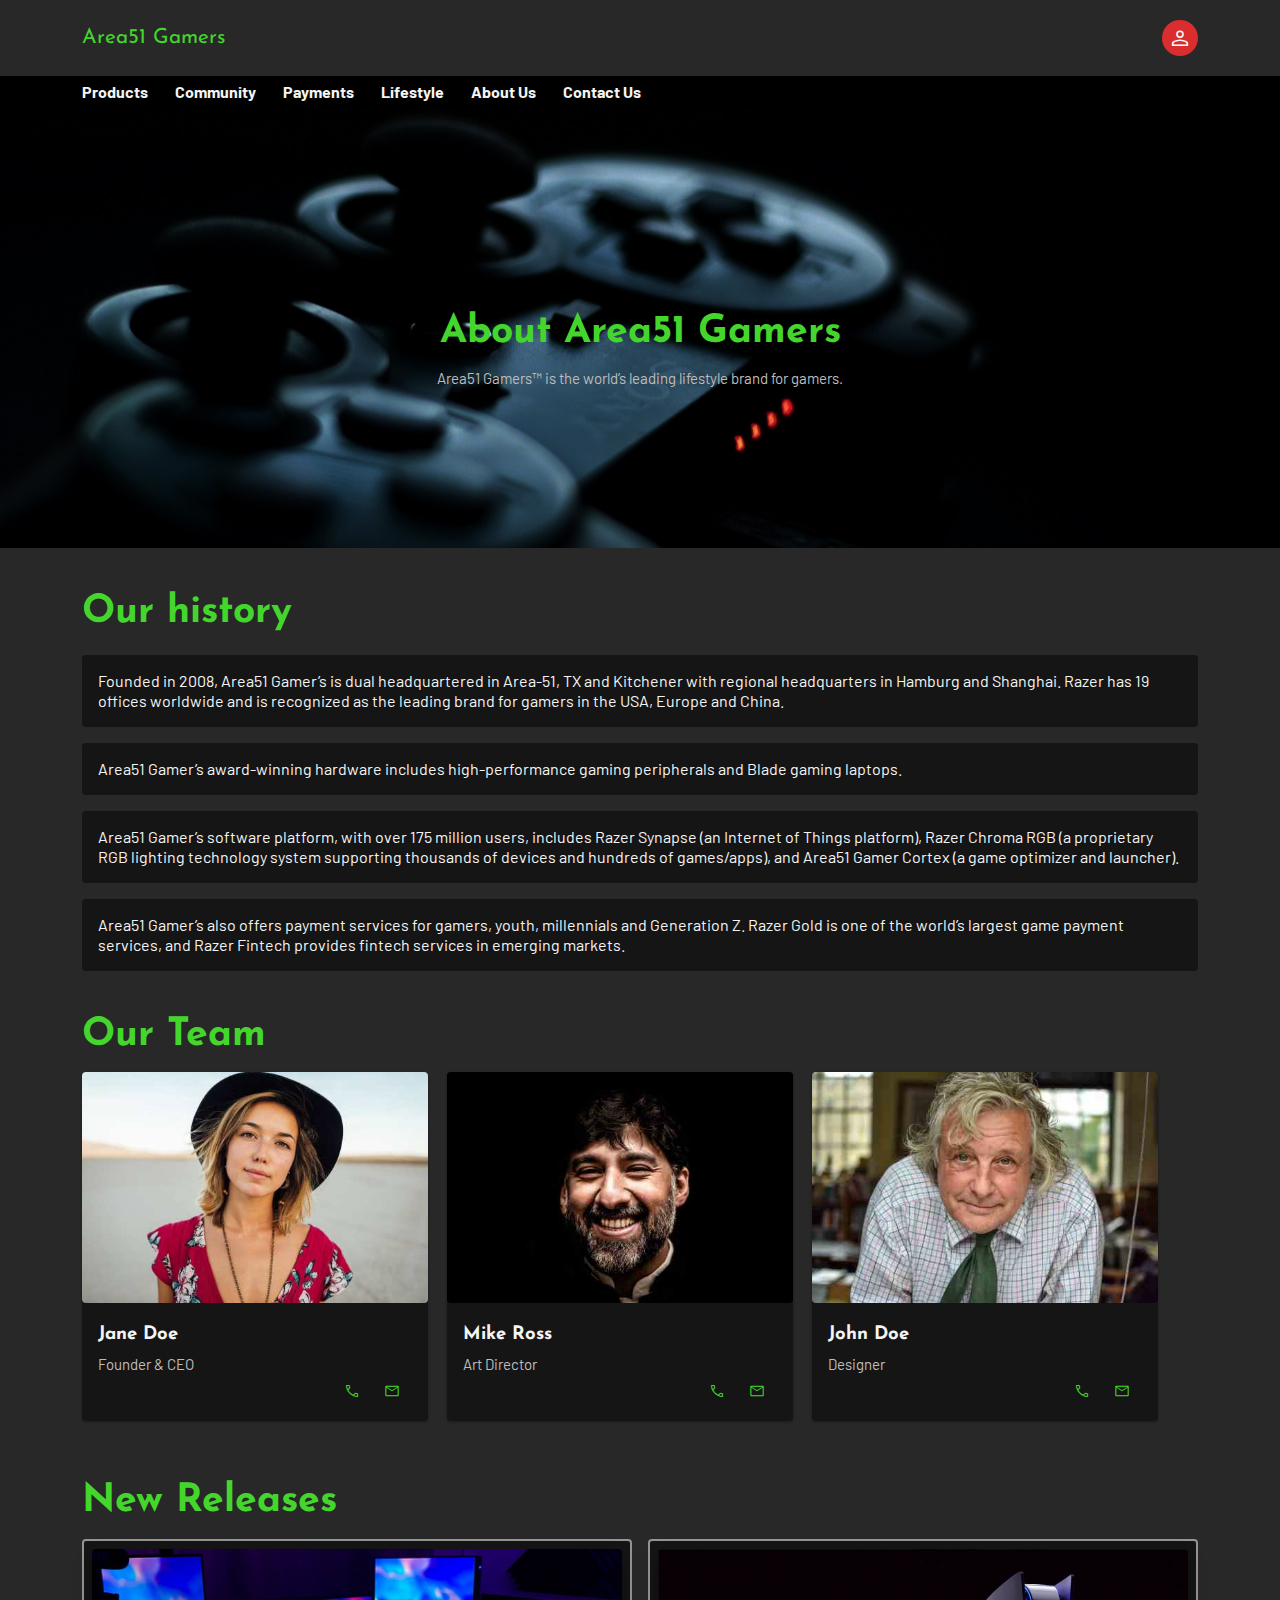
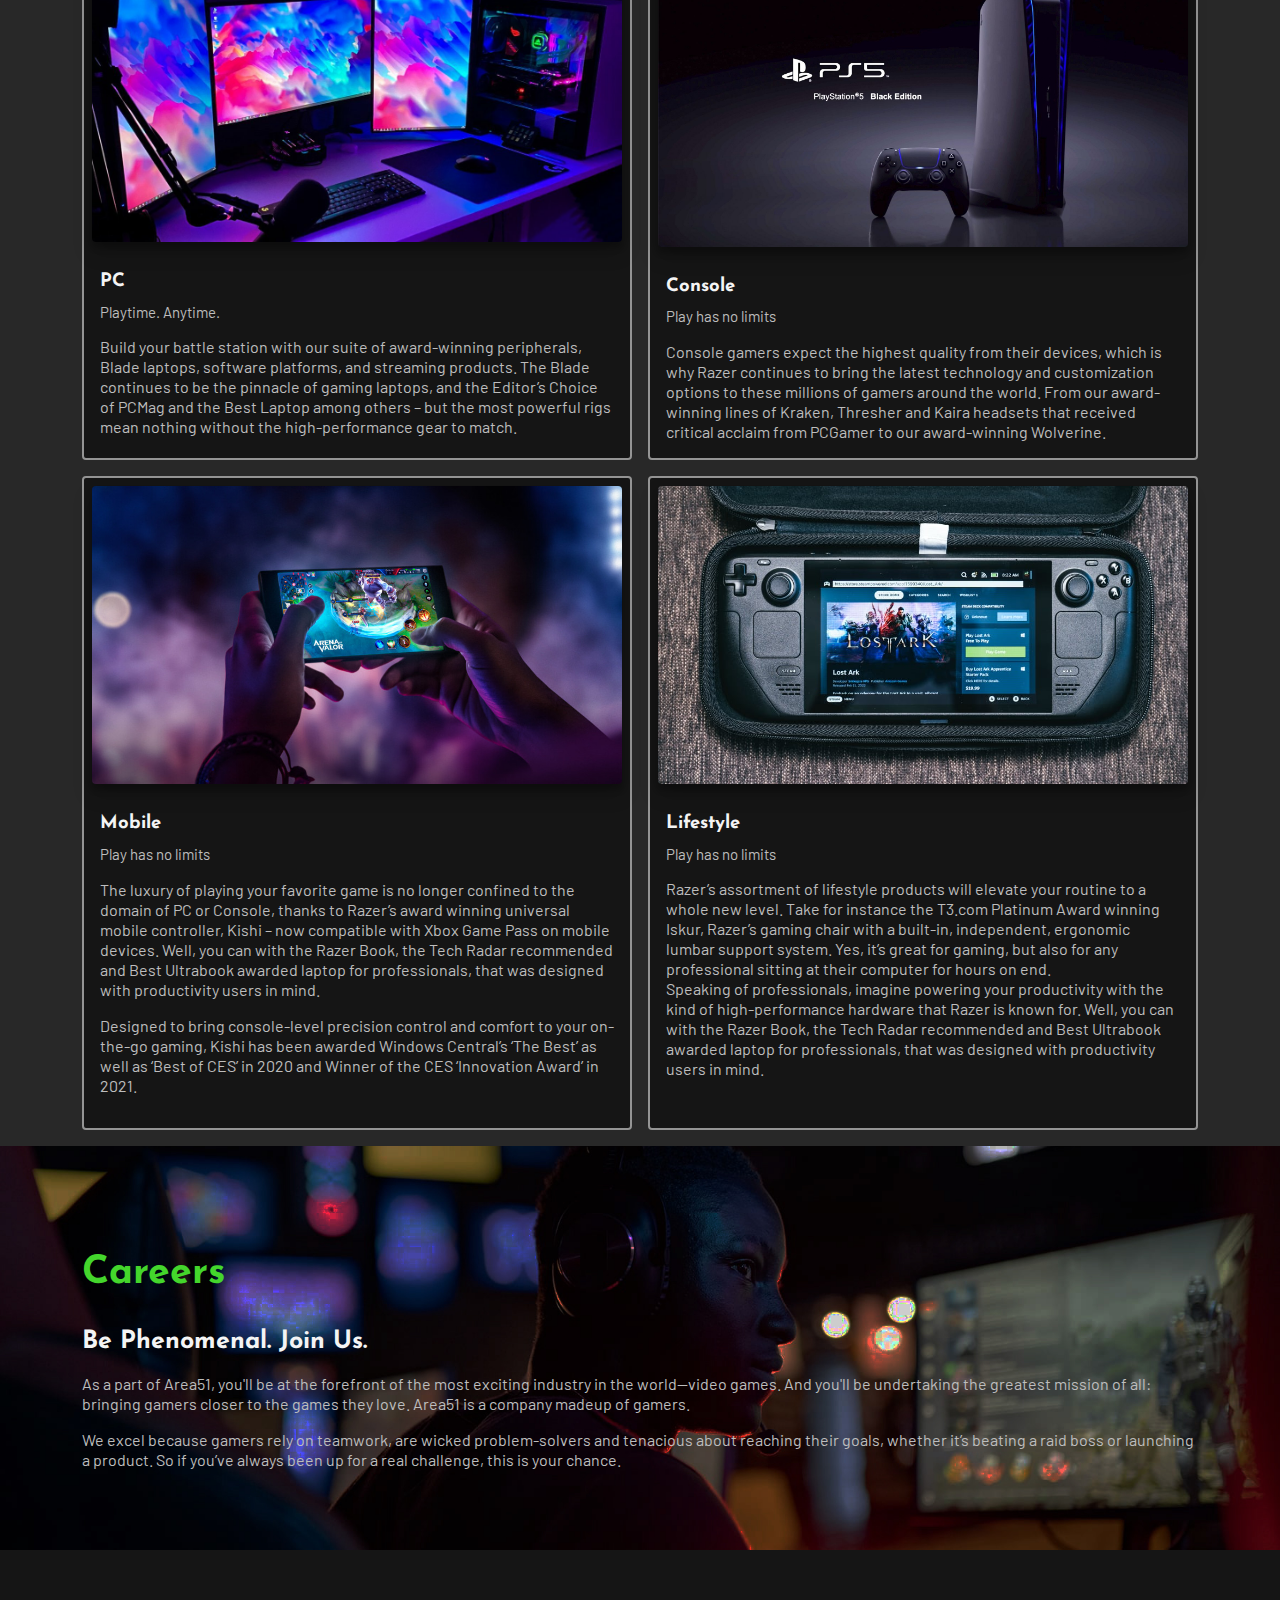
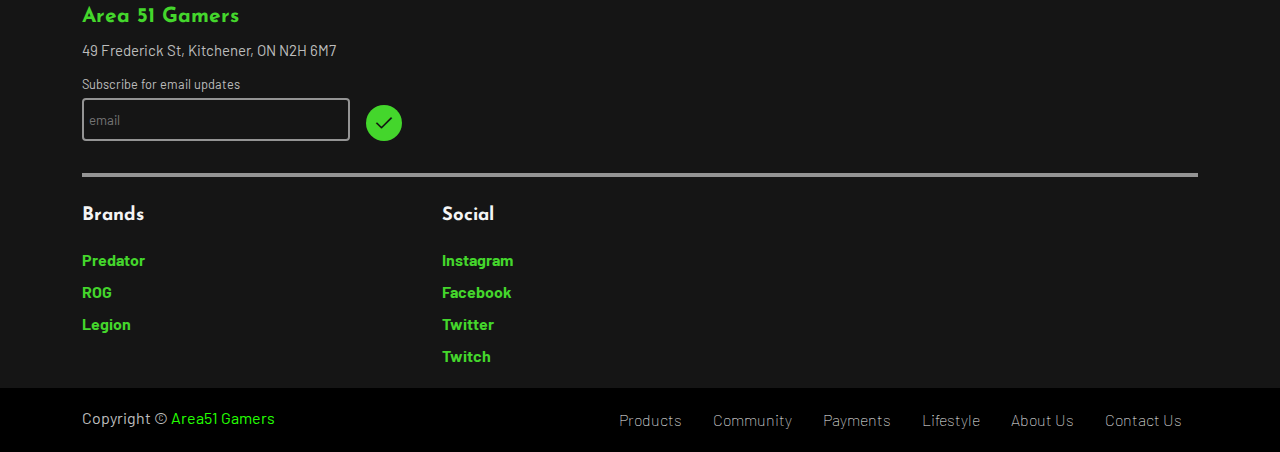
==== commit e8acab7a: "W3C validation fixes" ====
--- a/about.html
+++ b/about.html
@@ -12,7 +12,7 @@
     <link href="https://fonts.googleapis.com/css2?family=Barlow&family=Josefin+Sans:wght@500&display=swap"
         rel="stylesheet">
     <link rel="stylesheet"
-        href="https://fonts.googleapis.com/css2?family=Material+Symbols+Outlined:opsz,wght,FILL,GRAD@20..48,100..700,0..1,-50..200" />
+        href="https://fonts.googleapis.com/css2?family=Material+Symbols+Outlined:opsz,wght,FILL,GRAD@20..48,100..700,0..1,-50..200">
     <link rel="stylesheet" href="css/globals.css">
     <link rel="stylesheet" href="css/components.css">
     <link rel="stylesheet" href="css/styles.css">
@@ -67,6 +67,7 @@
 
         <section id="history">
             <div class="container">
+                <h2>Our history</h2>
                 <ul>
                     <li>Founded in 2008, Area51 Gamer’s is dual headquartered in Area-51, TX and Kitchener with regional
                         headquarters in Hamburg and Shanghai. Razer has 19 offices worldwide and is recognized as the
--- a/css/globals.css
+++ b/css/globals.css
@@ -70,6 +70,10 @@
     max-width: 100%;
 }
 
+hr {
+    border: var(--border-default);
+}
+
 .material-symbols-outlined {
     font-variation-settings:
         'FILL' 0,
--- a/css/components.css
+++ b/css/components.css
@@ -563,4 +563,20 @@
     }
 }
 
-/* Banner styles ends here */+/* Banner styles ends here */
+
+.color-blue {
+    color:#0000CD;
+}
+
+.color-blue1 {
+    color:blue;
+}
+
+.color-red {
+    color: #B22222;
+}
+
+.color-orange {
+    color:orange;
+}
--- a/css/styles.css
+++ b/css/styles.css
@@ -318,6 +318,7 @@
     padding: 0px 15px;
     display: flex;
     flex-wrap: wrap;
+    flex-direction: row;
 }
 
 .mainbox {
@@ -327,7 +328,15 @@
 .team-boxed .item {
     text-align: center;
     text-align: center;
-    max-width: 33.33%;
+    max-width: 100%;
+}
+
+@media (min-width: 768px) {
+    .team-boxed .item {
+        text-align: center;
+        text-align: center;
+        max-width: 33.33%;
+    }   
 }
 
 .team-boxed .item .box {
@@ -392,9 +401,83 @@
 
 /* Styles for community page ends here */
 
-#logo_area51 {
-    width: 100px;
-    height: 50px;
-    border-radius: 10px;
+
+
+/* Styles for Lifestyle page */
+#lifestyle-page #categories {
+    overflow-x: auto;
+    white-space: nowrap;
+}
+
+#logo_area51{
     position: relative;
 }
+
+@keyframes logo_area51 {
+    0%   {left:0px; top:0px;}
+    50%  {left:200px; top:0px;}
+    100% {left:0px; top:0px;}
+  }
+
+.RGB_BUTTONS{
+   flex-direction: row;
+}
+.pubg_button{
+    padding: 19px;
+    background-color: #000;
+    margin: 20px;
+}
+.pubg_button:hover{
+    padding: 16px;
+    margin: 20px;
+    background-color:  #282828;
+    border-inline-end: 3px;
+}
+.container3 {
+    --gutter-x: 1.5rem;
+    --gutter-y: 0;
+    width: 100%;
+    max-width: var(--dimen-max-width);
+    padding-right: calc(var(--gutter-x) * .5);
+    padding-left: calc(var(--gutter-x) * .5);
+    margin-right: auto;
+    margin-left: auto;
+    margin-top:30px;
+    text-align: center;
+}
+.container3 div p{
+    text-align: center;
+    color: white;
+    font-size: 1.2em;
+}
+#logo51{
+    background-color: #000;
+    display:flex;
+}
+.container3 div img:hover{
+    border: 4px solid #44d62c;
+    border-top: 0px;
+    border-left: 0px;
+    border-right: 0px;
+
+}
+@media (min-width: 1024px) {
+    .container3 {
+        display: grid;
+        grid-template-columns: 1fr 1fr 1fr;
+        column-gap: var(--dimen-space-default);
+    }
+}
+
+#load{
+    background-color: #000;
+    margin-top: 40PX;
+}
+#load::shadow{
+    color: #44d62c;
+}
+#load:hover{
+    border: 4px solid #44d62c;
+}
+
+/* Styles for Lifestyle page ends here */